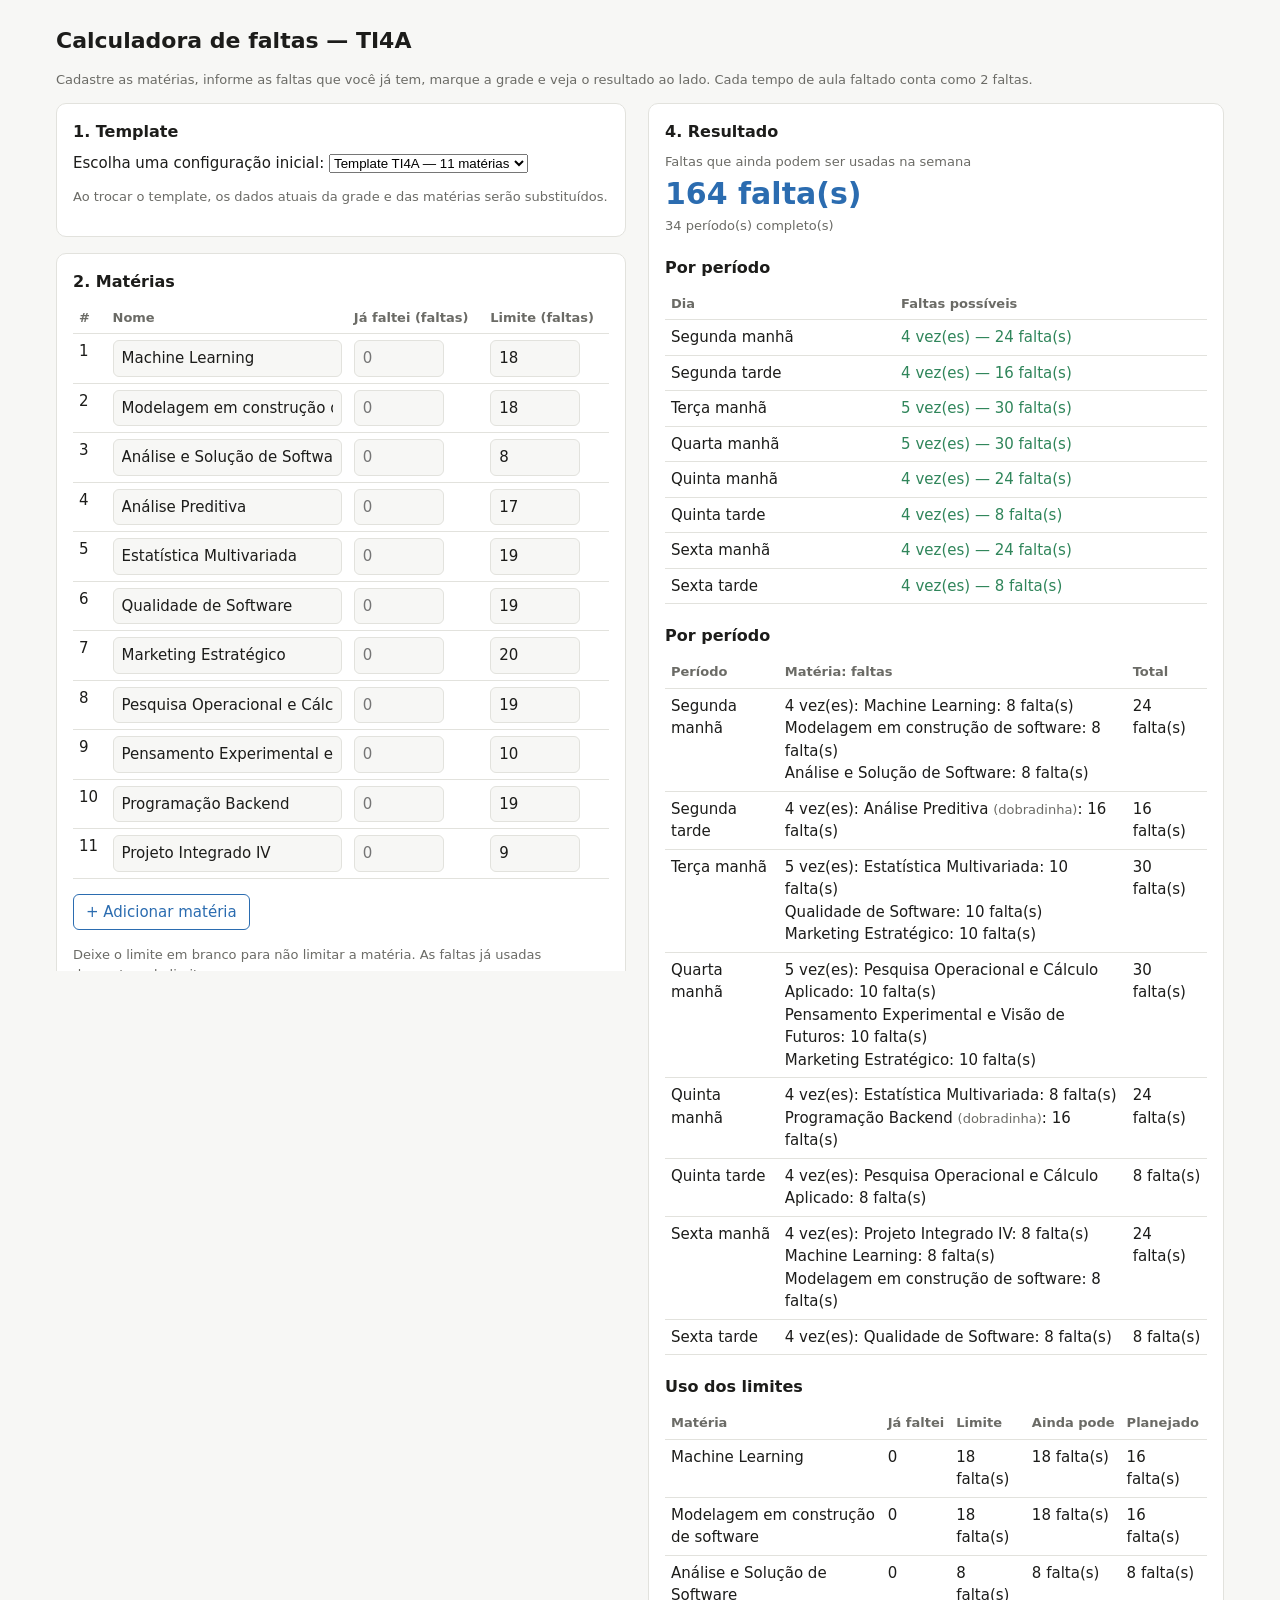
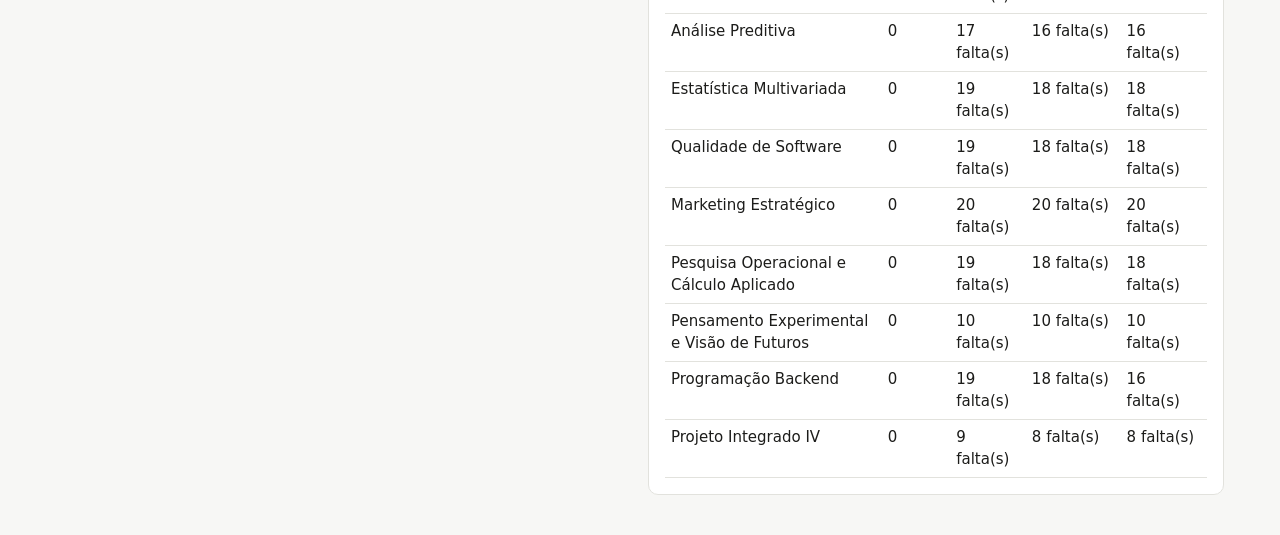
==== index.html @ 9ddc7dca "1° commit" ====
<!DOCTYPE html>
<html lang="pt-BR">
<head>
<meta charset="UTF-8">
<meta name="viewport" content="width=device-width, initial-scale=1">
<title>Calculadora de faltas — TI4A</title>
<link rel="stylesheet" href="style.css">
</head>
<body>
<main>
<h1>Calculadora de faltas — TI4A</h1>
<p class="muted">Cadastre as matérias, informe as faltas que você já tem, marque a grade e veja o resultado ao lado. Cada tempo de aula faltado conta como 2 faltas.</p>

<div class="layout">

  <div class="col">
    <div class="scroll">
      <div class="card">
        <h2 style="margin-top:0">1. Template</h2>
        <label for="template">Escolha uma configuração inicial:</label>
        <select id="template">
          <option value="grade-base">Template TI4A — 11 matérias</option>
          <option value="vazio">Começar do zero</option>
        </select>
        <p class="muted">Ao trocar o template, os dados atuais da grade e das matérias serão substituídos.</p>
      </div>

      <div class="card">
        <h2 style="margin-top:0">2. Matérias</h2>
        <table>
          <thead><tr><th>#</th><th>Nome</th><th>Já faltei (faltas)</th><th>Limite (faltas)</th></tr></thead>
          <tbody id="materias"></tbody>
        </table>
        <p><button id="addMat">+ Adicionar matéria</button></p>
        <p class="muted">Deixe o limite em branco para não limitar a matéria. As faltas já usadas descontam do limite.</p>
      </div>

      <div class="card">
        <h2 style="margin-top:0">3. Grade da semana</h2>
        <p class="muted">Marque as matérias que acontecem em cada período. Se naquele dia a matéria ocupa 2 tempos seguidos, marque "dobradinha" logo abaixo dela. Períodos sem marcação ficam só com o máximo deles.</p>
        <table>
          <thead><tr><th>Dia</th><th>Turno</th><th>Matérias</th></tr></thead>
          <tbody id="grade"></tbody>
        </table>
      </div>
    </div>
  </div>

  <div class="col">
    <div class="card sticky">
      <h2 style="margin-top:0">4. Resultado</h2>
      <div class="muted">Faltas que ainda podem ser usadas na semana</div>
      <div class="big" id="total">-</div>
      <div class="muted" id="totalTempo"></div>

        <h2>Por período</h2>
      <table>
        <thead><tr><th>Dia</th><th>Faltas possíveis</th></tr></thead>
        <tbody id="porDia"></tbody>
      </table>

      <h2>Por período</h2>
      <table>
        <thead><tr><th>Período</th><th>Matéria: faltas</th><th>Total</th></tr></thead>
        <tbody id="porPeriodo"></tbody>
      </table>

      <h2>Uso dos limites</h2>
      <table>
        <thead><tr><th>Matéria</th><th>Já faltei</th><th>Limite</th><th>Ainda pode</th><th>Planejado</th></tr></thead>
        <tbody id="usoMat"></tbody>
      </table>
    </div>
  </div>

</div>
</main>

<script src="script.js"></script>
</body>
</html>
---- style.css ----
:root{--bg:#f7f7f5;--card:#fff;--text:#1c1c1a;--muted:#6b6b66;--line:#e2e2dd;--accent:#2b6cb0;--ok:#2f855a;--warn:#b7791f}
@media (prefers-color-scheme: dark){:root{--bg:#1a1a19;--card:#242422;--text:#ecece8;--muted:#9a9a94;--line:#3a3a37;--accent:#63a4e8;--ok:#68d391;--warn:#f6ad55}}

*{box-sizing:border-box}
body{margin:0;background:var(--bg);color:var(--text);font:15px/1.5 system-ui,-apple-system,sans-serif}
main{max-width:1200px;margin:0 auto;padding:24px 16px}
h1{font-size:22px;margin:0 0 4px}
h2{font-size:16px;margin:20px 0 8px}

/* Layout em duas colunas */
.layout{display:grid;grid-template-columns:minmax(0,1fr) minmax(0,1fr);gap:16px;align-items:start}
.col{min-width:0}

/* Coluna da esquerda: altura limitada à tela, com barra vertical dentro do próprio painel */
.scroll{overflow-y:auto;overflow-x:hidden;max-height:calc(100vh - 32px);padding-right:6px}

.card{background:var(--card);border:1px solid var(--line);border-radius:10px;padding:16px;margin-bottom:16px}
.sticky{position:sticky;top:16px}

/* Tabelas */
table{width:100%;border-collapse:collapse}
td,th{padding:6px;border-bottom:1px solid var(--line);text-align:left;vertical-align:top}
th{font-size:13px;color:var(--muted);font-weight:600;white-space:nowrap}

/* Campos e botões */
input{font:inherit;color:var(--text);background:var(--bg);border:1px solid var(--line);border-radius:6px;padding:6px 8px;width:100%;min-width:0}
input.num{width:90px}
input[type=checkbox]{width:auto;margin:0}
button{font:inherit;color:var(--accent);background:none;border:1px solid var(--accent);border-radius:6px;padding:6px 12px;cursor:pointer}

/* Grade: matérias e dobradinha */
.checks{display:grid;grid-template-columns:repeat(auto-fill,minmax(170px,1fr));gap:8px 12px}
.chk{display:flex;flex-direction:column;font-size:14px}
.chk label{display:flex;align-items:center;gap:6px;cursor:pointer;min-width:0}
.dob{margin-left:22px;font-size:12px;color:var(--muted);display:flex;align-items:center;gap:6px;cursor:pointer}

/* Textos e destaques */
.muted{color:var(--muted);font-size:13px}
.big{font-size:30px;font-weight:600;color:var(--accent)}
.ok{color:var(--ok)}
.warn{color:var(--warn)}

/* Celular: uma coluna só, sem altura fixa */
@media (max-width:760px){
  .layout{grid-template-columns:minmax(0,1fr)}
  .sticky{position:static}
  .scroll{max-height:none;overflow:visible;padding-right:0}
}
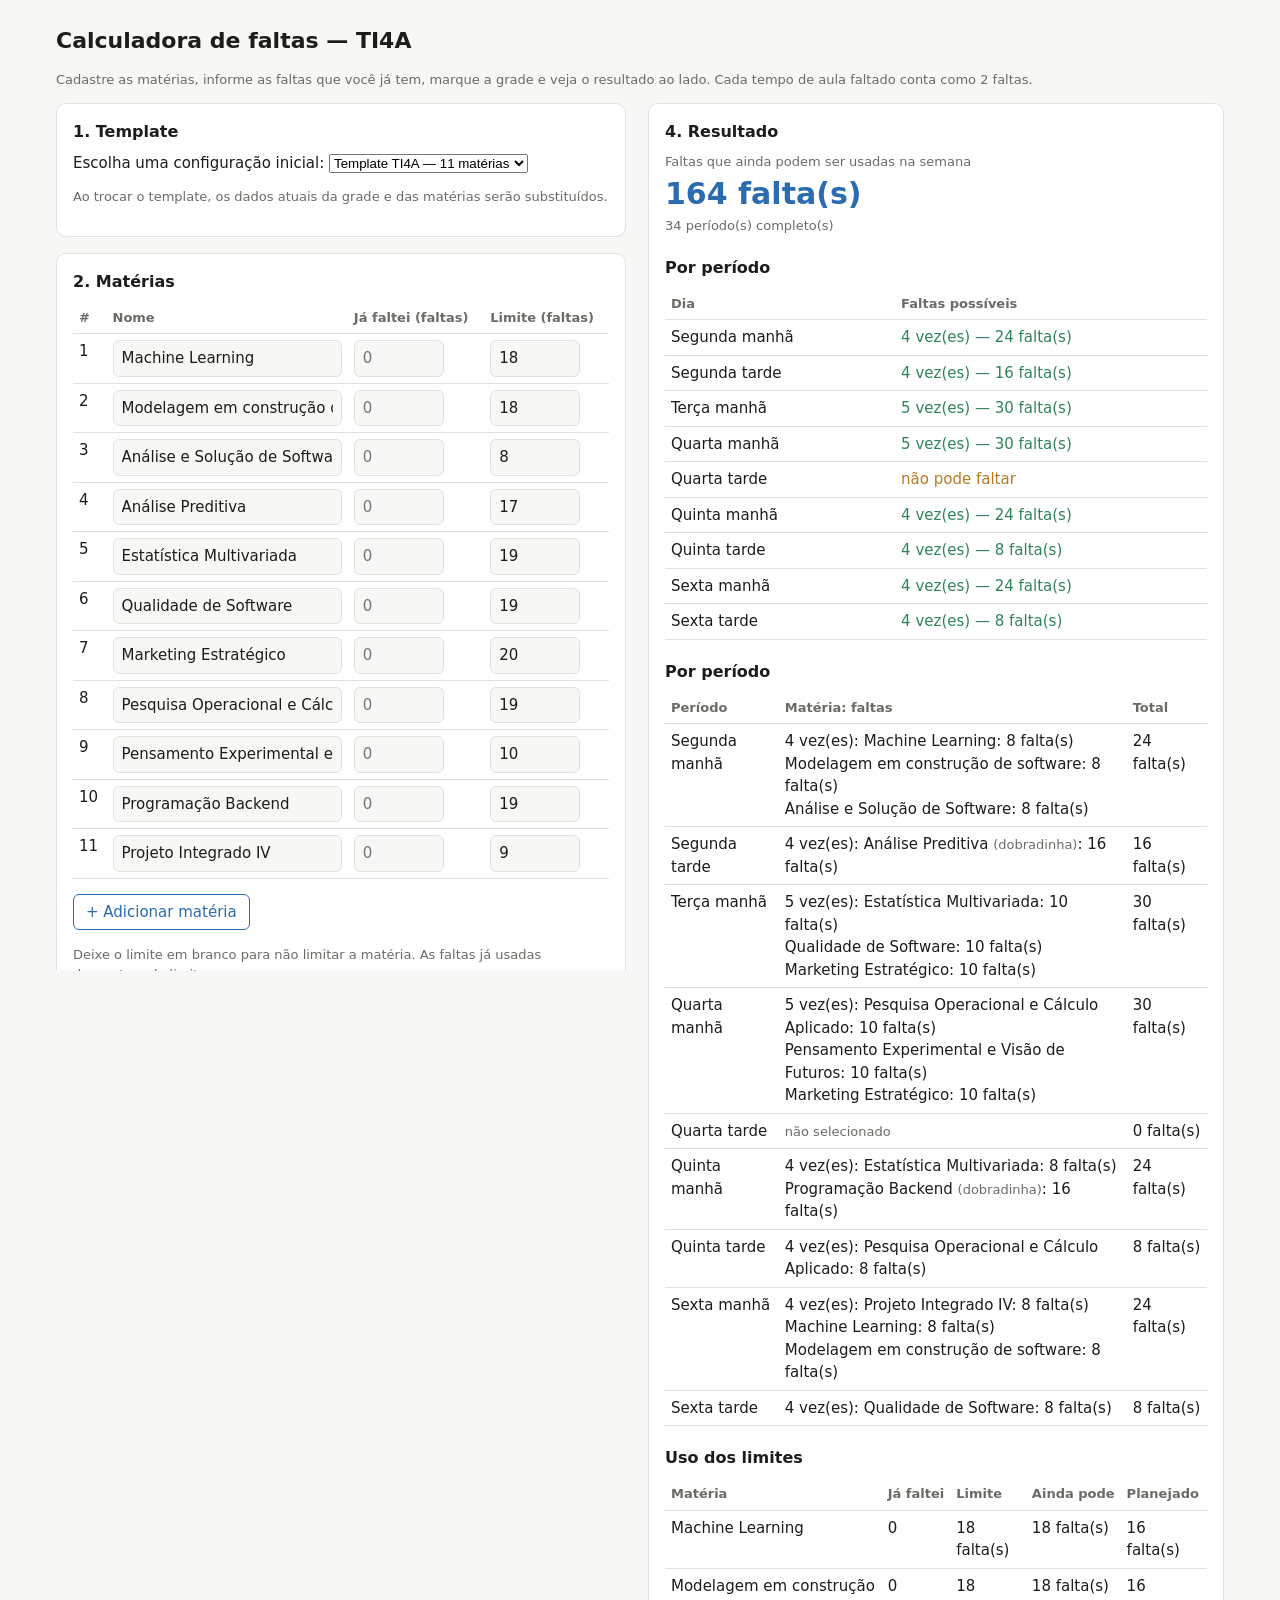
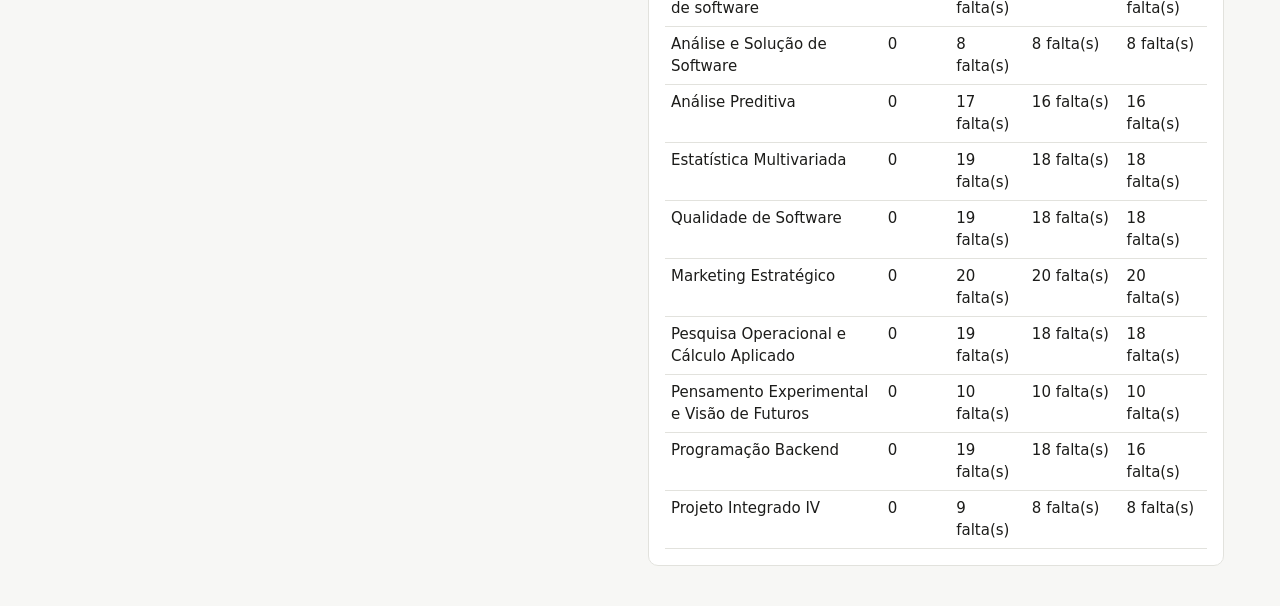
==== commit d88cda60: "Adição 2° template TI2A" ====
--- a/index.html
+++ b/index.html
@@ -20,6 +20,7 @@
         <label for="template">Escolha uma configuração inicial:</label>
         <select id="template">
           <option value="grade-base">Template TI4A — 11 matérias</option>
+          <option value="ti2a">Template TI2A — 10 matérias</option>
           <option value="vazio">Começar do zero</option>
         </select>
         <p class="muted">Ao trocar o template, os dados atuais da grade e das matérias serão substituídos.</p>
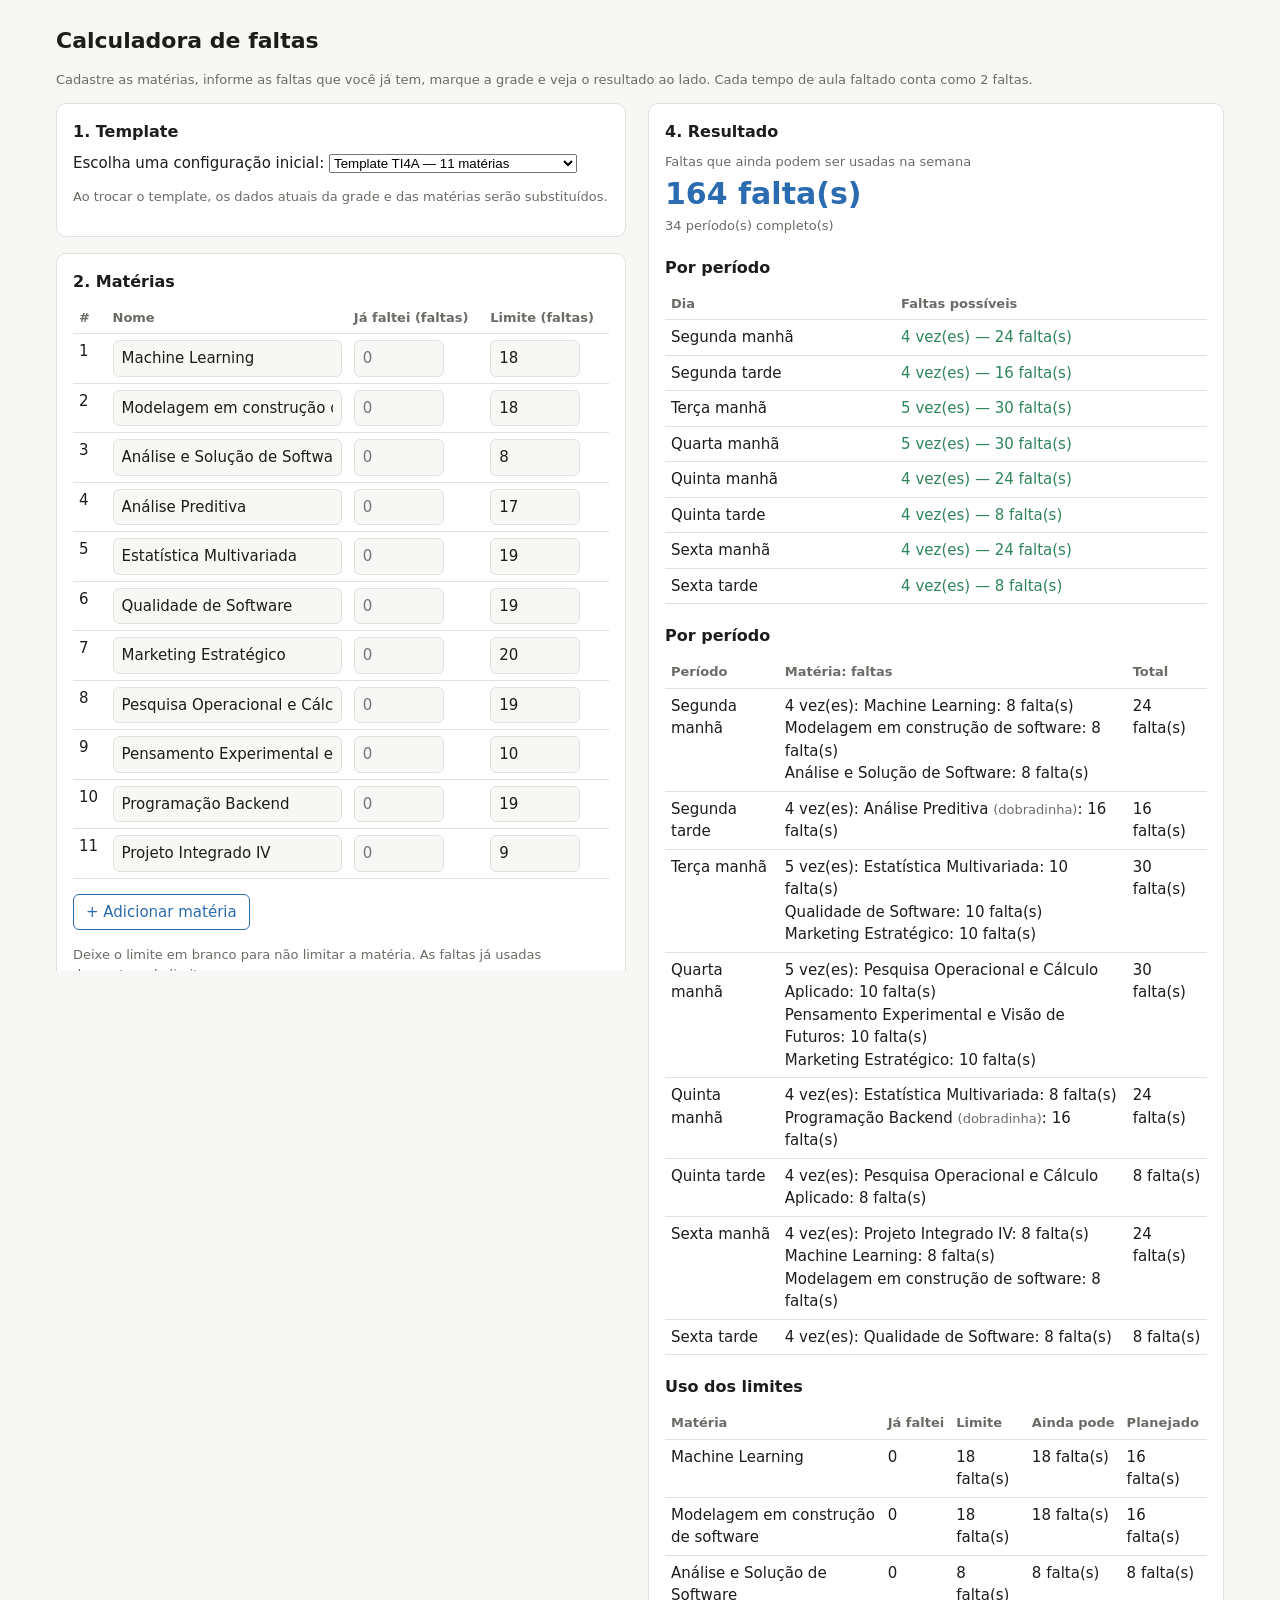
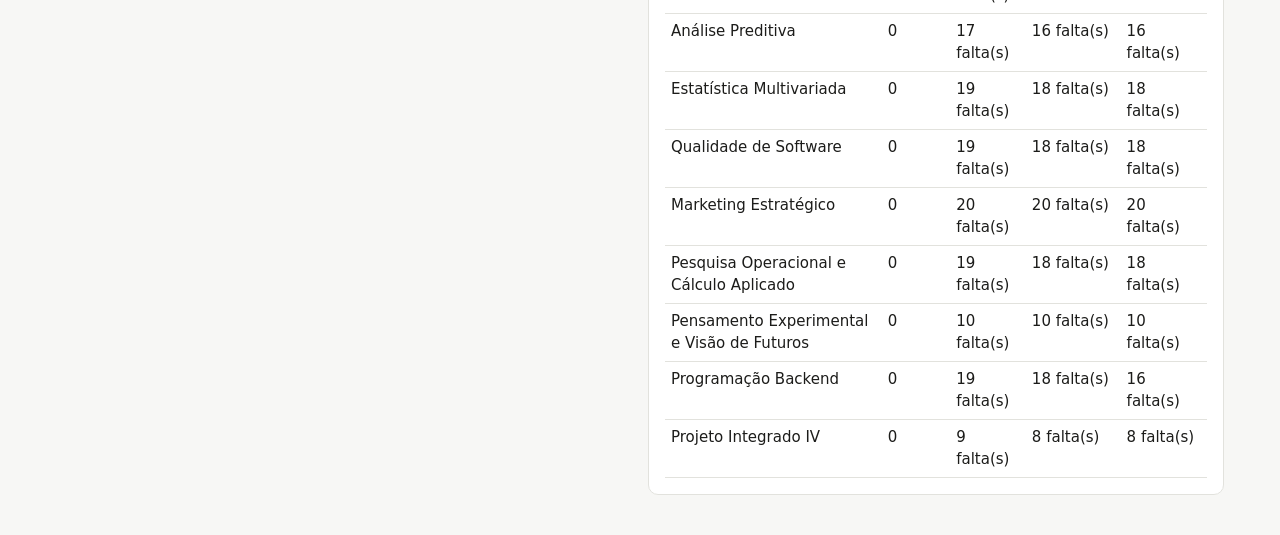
==== commit f63b93d2: "direto" ====
--- a/index.html
+++ b/index.html
@@ -3,12 +3,12 @@
 <head>
 <meta charset="UTF-8">
 <meta name="viewport" content="width=device-width, initial-scale=1">
-<title>Calculadora de faltas — TI4A</title>
+<title>Calculadora de faltas</title>
 <link rel="stylesheet" href="style.css">
 </head>
 <body>
 <main>
-<h1>Calculadora de faltas — TI4A</h1>
+<h1>Calculadora de faltas</h1>
 <p class="muted">Cadastre as matérias, informe as faltas que você já tem, marque a grade e veja o resultado ao lado. Cada tempo de aula faltado conta como 2 faltas.</p>
 
 <div class="layout">
@@ -21,6 +21,7 @@
         <select id="template">
           <option value="grade-base">Template TI4A — 11 matérias</option>
           <option value="ti2a">Template TI2A — 10 matérias</option>
+          <option value="direito-dr4a">Template Direito DR4A — 13 matérias</option>
           <option value="vazio">Começar do zero</option>
         </select>
         <p class="muted">Ao trocar o template, os dados atuais da grade e das matérias serão substituídos.</p>
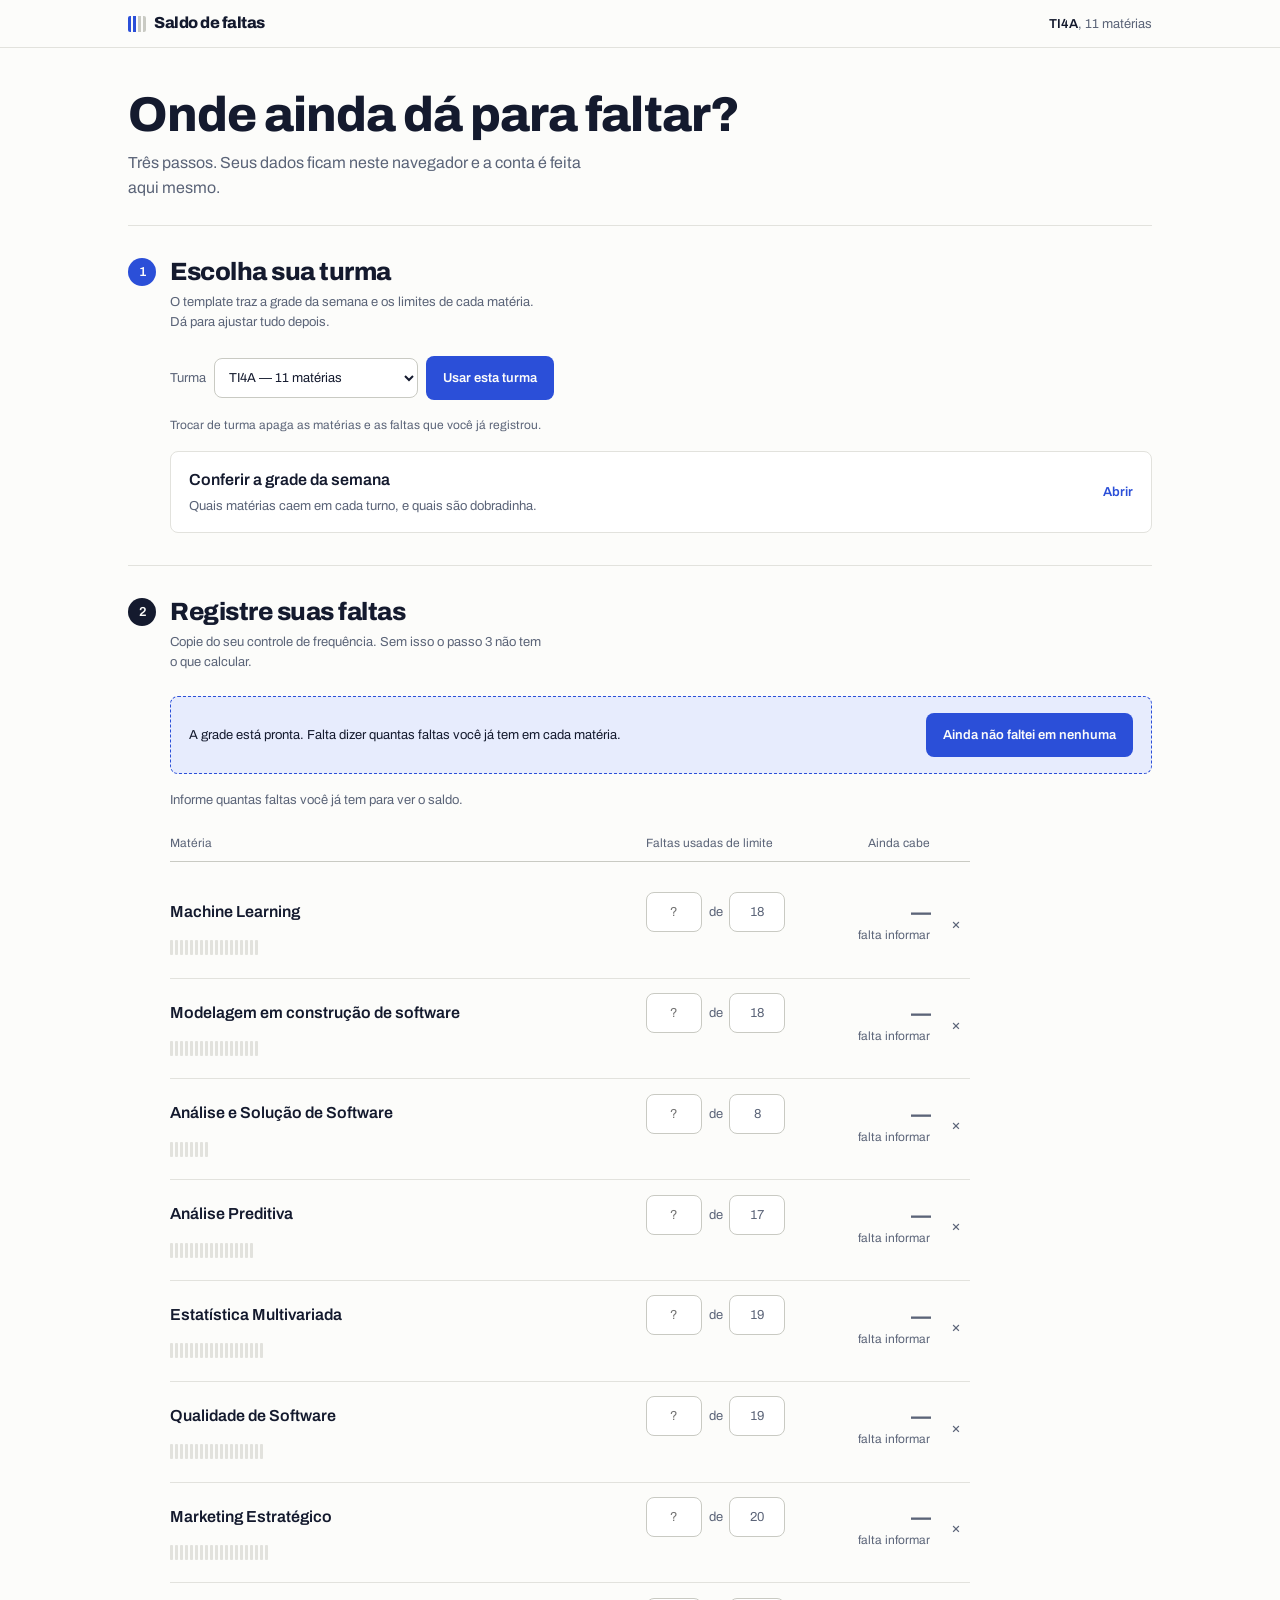
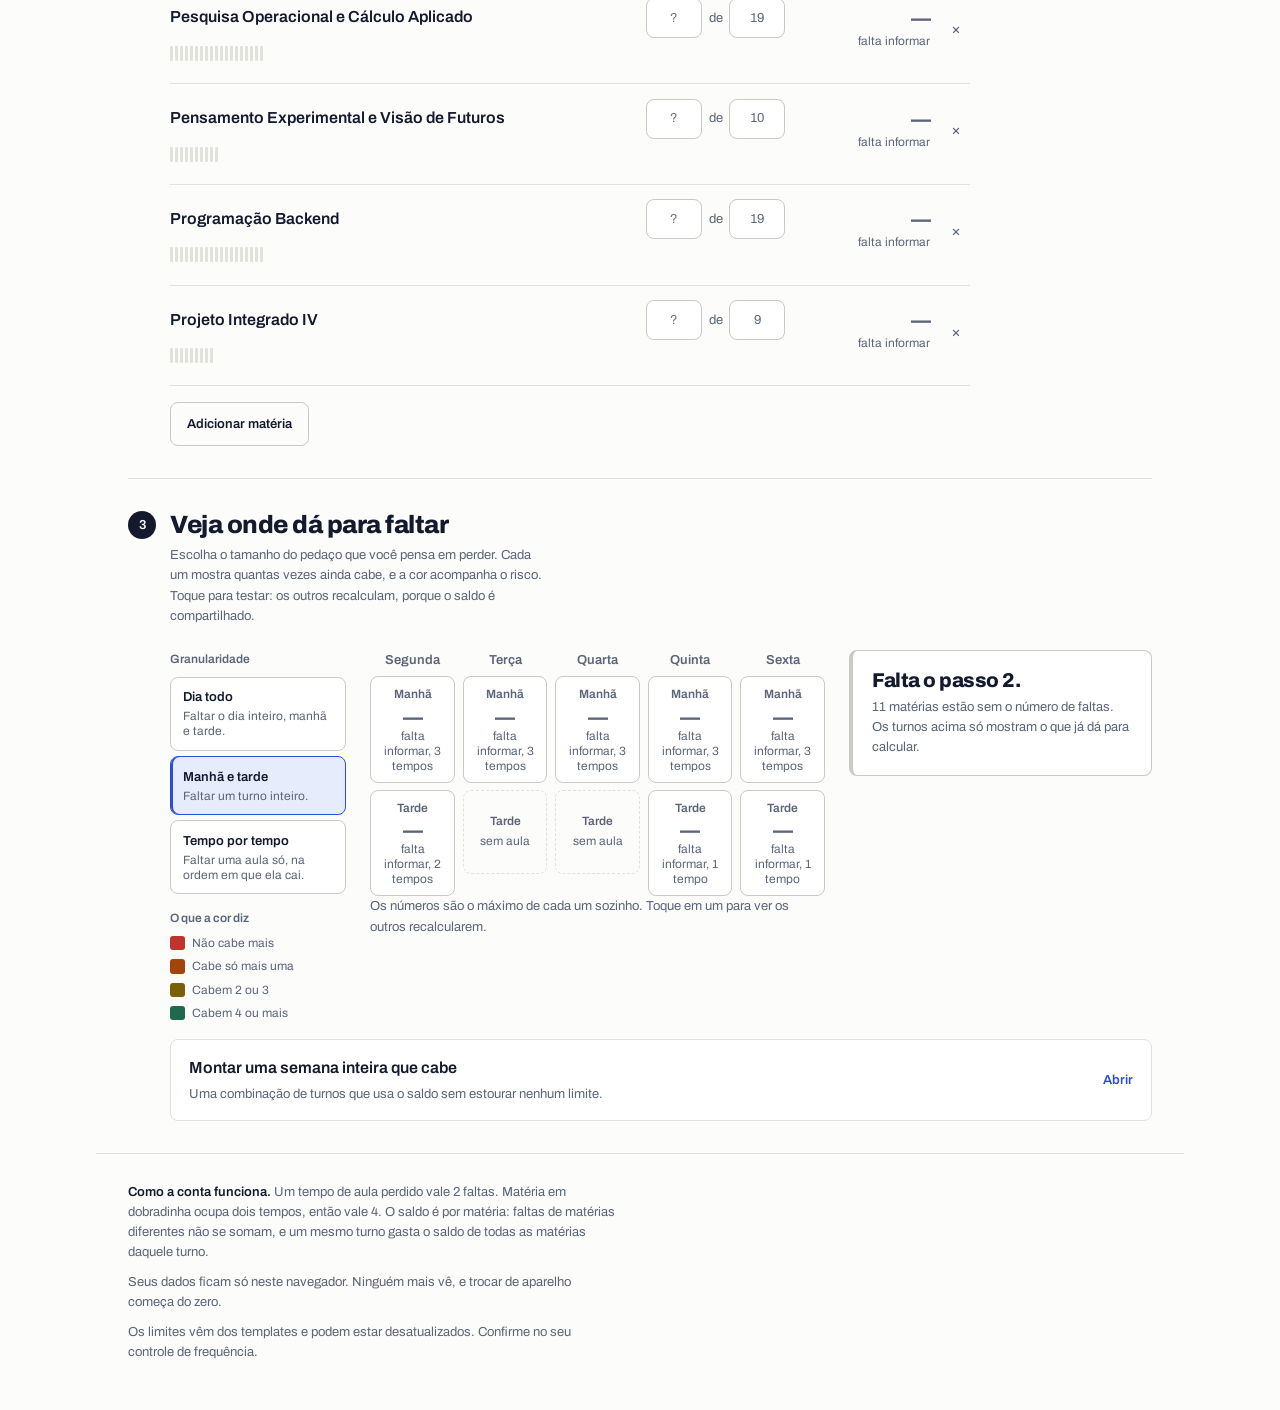
==== commit 73176a96: "Refaz o front: fluxo em tres passos e granularidade de falta A interface anterior pedia os dados em " ====
--- a/index.html
+++ b/index.html
@@ -1,83 +1,162 @@
 <!DOCTYPE html>
 <html lang="pt-BR">
 <head>
-<meta charset="UTF-8">
-<meta name="viewport" content="width=device-width, initial-scale=1">
-<title>Calculadora de faltas</title>
-<link rel="stylesheet" href="style.css">
+  <meta charset="UTF-8">
+  <meta name="viewport" content="width=device-width, initial-scale=1">
+  <meta name="theme-color" content="#2b4fd8">
+  <meta name="description" content="Escolha sua turma, registre suas faltas e veja em quais dias e turnos da semana ainda dá para faltar.">
+  <title>Saldo de faltas</title>
+  <link rel="icon" href="favicon.svg" type="image/svg+xml">
+  <link rel="stylesheet" href="style.css">
+  <script src="script.js" defer></script>
 </head>
 <body>
-<main>
-<h1>Calculadora de faltas</h1>
-<p class="muted">Cadastre as matérias, informe as faltas que você já tem, marque a grade e veja o resultado ao lado. Cada tempo de aula faltado conta como 2 faltas.</p>
+  <a class="pular" href="#passo1">Ir para o conteúdo</a>
 
-<div class="layout">
+  <header class="topo">
+    <div class="topo-interno">
+      <a class="marca" href="#passo1">
+        <span class="marca-selo" aria-hidden="true"></span>
+        Saldo de faltas
+      </a>
+      <p class="topo-estado" id="topoEstado"></p>
+    </div>
+  </header>
 
-  <div class="col">
-    <div class="scroll">
-      <div class="card">
-        <h2 style="margin-top:0">1. Template</h2>
-        <label for="template">Escolha uma configuração inicial:</label>
-        <select id="template">
-          <option value="grade-base">Template TI4A — 11 matérias</option>
-          <option value="ti2a">Template TI2A — 10 matérias</option>
-          <option value="direito-dr4a">Template Direito DR4A — 13 matérias</option>
-          <option value="vazio">Começar do zero</option>
-        </select>
-        <p class="muted">Ao trocar o template, os dados atuais da grade e das matérias serão substituídos.</p>
-      </div>
+  <main>
+    <div class="abertura">
+      <h1>Onde ainda dá para faltar?</h1>
+      <p class="sub">Três passos. Seus dados ficam neste navegador e a conta é feita aqui mesmo.</p>
+    </div>
 
-      <div class="card">
-        <h2 style="margin-top:0">2. Matérias</h2>
-        <table>
-          <thead><tr><th>#</th><th>Nome</th><th>Já faltei (faltas)</th><th>Limite (faltas)</th></tr></thead>
-          <tbody id="materias"></tbody>
-        </table>
-        <p><button id="addMat">+ Adicionar matéria</button></p>
-        <p class="muted">Deixe o limite em branco para não limitar a matéria. As faltas já usadas descontam do limite.</p>
-      </div>
+    <ol class="passos">
+      <!-- Passo 1 ---------------------------------------------------------- -->
+      <li class="passo" id="passo1">
+        <div class="passo-cabeca">
+          <span class="passo-num" aria-hidden="true">1</span>
+          <div>
+            <h2>Escolha sua turma</h2>
+            <p class="sub">O template traz a grade da semana e os limites de cada matéria. Dá para ajustar tudo depois.</p>
+          </div>
+        </div>
 
-      <div class="card">
-        <h2 style="margin-top:0">3. Grade da semana</h2>
-        <p class="muted">Marque as matérias que acontecem em cada período. Se naquele dia a matéria ocupa 2 tempos seguidos, marque "dobradinha" logo abaixo dela. Períodos sem marcação ficam só com o máximo deles.</p>
-        <table>
-          <thead><tr><th>Dia</th><th>Turno</th><th>Matérias</th></tr></thead>
-          <tbody id="grade"></tbody>
-        </table>
-      </div>
-    </div>
-  </div>
+        <div class="passo-corpo">
+          <div class="turma-escolha">
+            <label for="turma">Turma</label>
+            <select id="turma">
+              <option value="grade-base">TI4A — 11 matérias</option>
+              <option value="ti2a">TI2A — 10 matérias</option>
+              <option value="direito-dr4a">Direito DR4A — 13 matérias</option>
+              <option value="vazio">Montar a minha do zero</option>
+            </select>
+            <button class="btn btn-forte" id="trocarTurma" type="button">Usar esta turma</button>
+          </div>
+          <p class="nota-fraca">Trocar de turma apaga as matérias e as faltas que você já registrou.</p>
+          <p class="nota" id="notaTurma" hidden>No template de Direito, Responsabilidade Civil usa 18 faltas. A grade original também citava 20 — confirme com a sua turma.</p>
 
-  <div class="col">
-    <div class="card sticky">
-      <h2 style="margin-top:0">4. Resultado</h2>
-      <div class="muted">Faltas que ainda podem ser usadas na semana</div>
-      <div class="big" id="total">-</div>
-      <div class="muted" id="totalTempo"></div>
+          <details class="bloco" id="blocoGrade">
+            <summary>
+              <span class="bloco-titulo">Conferir a grade da semana</span>
+              <span class="bloco-sub">Quais matérias caem em cada turno, e quais são dobradinha.</span>
+            </summary>
+            <div class="bloco-corpo">
+              <p class="sub">Marque as matérias de cada turno. Dobradinha é quando a matéria ocupa dois tempos seguidos no mesmo dia.</p>
+              <div class="grade-editor" id="grade"></div>
+            </div>
+          </details>
+        </div>
+      </li>
 
-        <h2>Por período</h2>
-      <table>
-        <thead><tr><th>Dia</th><th>Faltas possíveis</th></tr></thead>
-        <tbody id="porDia"></tbody>
-      </table>
+      <!-- Passo 2 ---------------------------------------------------------- -->
+      <li class="passo" id="passo2">
+        <div class="passo-cabeca">
+          <span class="passo-num" aria-hidden="true">2</span>
+          <div>
+            <h2>Registre suas faltas</h2>
+            <p class="sub">Copie do seu controle de frequência. Sem isso o passo 3 não tem o que calcular.</p>
+          </div>
+        </div>
 
-      <h2>Por período</h2>
-      <table>
-        <thead><tr><th>Período</th><th>Matéria: faltas</th><th>Total</th></tr></thead>
-        <tbody id="porPeriodo"></tbody>
-      </table>
+        <div class="passo-corpo">
+          <div class="primeiro-uso" id="primeiroUso" hidden>
+            <p id="primeiroUsoTexto"></p>
+            <button class="btn btn-forte" id="zerarPendentes" type="button">Ainda não faltei em nenhuma</button>
+          </div>
 
-      <h2>Uso dos limites</h2>
-      <table>
-        <thead><tr><th>Matéria</th><th>Já faltei</th><th>Limite</th><th>Ainda pode</th><th>Planejado</th></tr></thead>
-        <tbody id="usoMat"></tbody>
-      </table>
-    </div>
-  </div>
+          <p class="saldo-aperto" id="saldoAperto"></p>
 
-</div>
-</main>
+          <div class="ledger-cabecalho" aria-hidden="true">
+            <span>Matéria</span>
+            <span>Faltas usadas de limite</span>
+            <span>Ainda cabe</span>
+            <span></span>
+          </div>
+          <div class="ledger" id="ledger"></div>
 
-<script src="script.js"></script>
+          <button class="btn btn-discreto" id="addMat" type="button">Adicionar matéria</button>
+        </div>
+      </li>
+
+      <!-- Passo 3 ---------------------------------------------------------- -->
+      <li class="passo" id="passo3">
+        <div class="passo-cabeca">
+          <span class="passo-num" aria-hidden="true">3</span>
+          <div>
+            <h2>Veja onde dá para faltar</h2>
+            <p class="sub">Escolha o tamanho do pedaço que você pensa em perder. Cada um mostra quantas vezes ainda cabe, e a cor acompanha o risco. Toque para testar: os outros recalculam, porque o saldo é compartilhado.</p>
+          </div>
+        </div>
+
+        <div class="passo-corpo">
+          <div class="resposta">
+            <aside class="trilha">
+              <fieldset class="gran-caixa">
+                <legend>Granularidade</legend>
+                <div id="granularidade"></div>
+              </fieldset>
+
+              <div class="legenda-caixa">
+                <p class="legenda-titulo">O que a cor diz</p>
+                <ul class="legenda" id="legenda"></ul>
+              </div>
+            </aside>
+
+            <div class="semana-area">
+              <div class="semana" id="semana" aria-label="A semana e quantas vezes cada parte dela ainda cabe"></div>
+              <div class="selecionados" id="selecionados"></div>
+              <div class="semana-rodape">
+                <p id="semanaNota"></p>
+                <button class="btn btn-texto" id="limpar" type="button" hidden>Limpar seleção</button>
+              </div>
+            </div>
+
+            <aside class="veredito" id="veredito" aria-live="polite" aria-atomic="true"></aside>
+          </div>
+
+          <details class="bloco" id="blocoPlano">
+            <summary>
+              <span class="bloco-titulo">Montar uma semana inteira que cabe</span>
+              <span class="bloco-sub">Uma combinação de turnos que usa o saldo sem estourar nenhum limite.</span>
+            </summary>
+            <div class="bloco-corpo">
+              <p class="sub">A conta não sabe quantas aulas ainda vão acontecer no semestre. Trate o resultado como teto, não como plano.</p>
+              <button class="btn btn-forte" id="gerarPlano" type="button">Montar combinação</button>
+              <div id="resultadoPlano" class="plano-resultado" aria-live="polite"></div>
+            </div>
+          </details>
+        </div>
+      </li>
+    </ol>
+  </main>
+
+  <footer class="rodape">
+    <p><strong>Como a conta funciona.</strong> Um tempo de aula perdido vale 2 faltas. Matéria em dobradinha ocupa dois tempos, então vale 4. O saldo é por matéria: faltas de matérias diferentes não se somam, e um mesmo turno gasta o saldo de todas as matérias daquele turno.</p>
+    <p id="statusSalvo">Seus dados ficam só neste navegador. Ninguém mais vê, e trocar de aparelho começa do zero.</p>
+    <p>Os limites vêm dos templates e podem estar desatualizados. Confirme no seu controle de frequência.</p>
+  </footer>
+
+  <noscript>
+    <p class="noscript">Esta página precisa de JavaScript para calcular o saldo.</p>
+  </noscript>
 </body>
 </html>
--- a/style.css
+++ b/style.css
@@ -1,48 +1,612 @@
-:root{--bg:#f7f7f5;--card:#fff;--text:#1c1c1a;--muted:#6b6b66;--line:#e2e2dd;--accent:#2b6cb0;--ok:#2f855a;--warn:#b7791f}
-@media (prefers-color-scheme: dark){:root{--bg:#1a1a19;--card:#242422;--text:#ecece8;--muted:#9a9a94;--line:#3a3a37;--accent:#63a4e8;--ok:#68d391;--warn:#f6ad55}}
-
-*{box-sizing:border-box}
-body{margin:0;background:var(--bg);color:var(--text);font:15px/1.5 system-ui,-apple-system,sans-serif}
-main{max-width:1200px;margin:0 auto;padding:24px 16px}
-h1{font-size:22px;margin:0 0 4px}
-h2{font-size:16px;margin:20px 0 8px}
-
-/* Layout em duas colunas */
-.layout{display:grid;grid-template-columns:minmax(0,1fr) minmax(0,1fr);gap:16px;align-items:start}
-.col{min-width:0}
-
-/* Coluna da esquerda: altura limitada à tela, com barra vertical dentro do próprio painel */
-.scroll{overflow-y:auto;overflow-x:hidden;max-height:calc(100vh - 32px);padding-right:6px}
-
-.card{background:var(--card);border:1px solid var(--line);border-radius:10px;padding:16px;margin-bottom:16px}
-.sticky{position:sticky;top:16px}
-
-/* Tabelas */
-table{width:100%;border-collapse:collapse}
-td,th{padding:6px;border-bottom:1px solid var(--line);text-align:left;vertical-align:top}
-th{font-size:13px;color:var(--muted);font-weight:600;white-space:nowrap}
-
-/* Campos e botões */
-input{font:inherit;color:var(--text);background:var(--bg);border:1px solid var(--line);border-radius:6px;padding:6px 8px;width:100%;min-width:0}
-input.num{width:90px}
-input[type=checkbox]{width:auto;margin:0}
-button{font:inherit;color:var(--accent);background:none;border:1px solid var(--accent);border-radius:6px;padding:6px 12px;cursor:pointer}
-
-/* Grade: matérias e dobradinha */
-.checks{display:grid;grid-template-columns:repeat(auto-fill,minmax(170px,1fr));gap:8px 12px}
-.chk{display:flex;flex-direction:column;font-size:14px}
-.chk label{display:flex;align-items:center;gap:6px;cursor:pointer;min-width:0}
-.dob{margin-left:22px;font-size:12px;color:var(--muted);display:flex;align-items:center;gap:6px;cursor:pointer}
-
-/* Textos e destaques */
-.muted{color:var(--muted);font-size:13px}
-.big{font-size:30px;font-weight:600;color:var(--accent)}
-.ok{color:var(--ok)}
-.warn{color:var(--warn)}
-
-/* Celular: uma coluna só, sem altura fixa */
-@media (max-width:760px){
-  .layout{grid-template-columns:minmax(0,1fr)}
-  .sticky{position:static}
-  .scroll{max-height:none;overflow:visible;padding-right:0}
-}+@import url('https://fonts.googleapis.com/css2?family=Archivo:wght@400;500;600;800&display=swap');
+
+/* ==========================================================================
+   Saldo de faltas
+   Paleta e vocabulário vêm da própria chamada: papel sulfite, caneta azul do
+   aluno, caneta vermelha do professor. O medidor não é barra de progresso —
+   é uma fileira de traços, um por falta, do jeito que a lista é preenchida.
+   ========================================================================== */
+
+/* --- Tokens --------------------------------------------------------------- */
+:root {
+  color-scheme: light dark;
+
+  /* Cor */
+  --papel:          #fcfcfa;
+  --papel-fundo:    #f1f1ec;
+  --superficie:     #ffffff;
+  --tinta:          #141a2e;
+  --tinta-fraca:    #5b6478;
+  --linha:          #e2e2dd;
+  --linha-forte:    #c9cac3;
+
+  --caneta:         #2b4fd8;
+  --caneta-fundo:   #e7ecfd;
+  --vermelho:       #bd352b;
+  --vermelho-fundo: #fbeae8;
+  --ambar:          #8e5d08;
+  --ambar-fundo:    #fbf0da;
+  --verde:          #1d6b4c;
+
+  /* Escala de risco: quatro degraus, de "não cabe mais" a "tem folga".
+     Matizes bem separados, porque laranja ao lado de âmbar não se distingue. */
+  --risco-0: #bd352b;  --risco-0-fundo: #fbeae8;   /* não cabe mais */
+  --risco-1: #a34508;  --risco-1-fundo: #fdeee1;   /* cabe só mais uma */
+  --risco-2: #7a6005;  --risco-2-fundo: #fbf4da;   /* cabem 2 ou 3 */
+  --risco-3: #1d6b4c;  --risco-3-fundo: #e8f4ed;   /* cabem 4 ou mais */
+
+  /* Tipografia: escala modular de terça maior (1,25) a partir de 16px */
+  --t-micro: 0.8125rem;  /* 13 */
+  --t-base:  1rem;       /* 16 */
+  --t-lead:  1.25rem;    /* 20 */
+  --t-sec:   1.5625rem;  /* 25 */
+  --t-alta:  1.953rem;   /* 31 */
+  --t-num:   2.441rem;   /* 39 */
+  --t-tit:   3.052rem;   /* 49 */
+
+  --fonte: 'Archivo', system-ui, -apple-system, 'Segoe UI', sans-serif;
+
+  /* Espaço e forma */
+  --gutter: 1.25rem;
+  --largura: 68rem;
+  --r-pequeno: 4px;
+  --r-medio: 8px;
+}
+
+@media (prefers-color-scheme: dark) {
+  :root {
+    --papel:          #12141a;
+    --papel-fundo:    #0c0e13;
+    --superficie:     #1a1e27;
+    --tinta:          #e9eaee;
+    --tinta-fraca:    #9ba2b2;
+    --linha:          #2b303b;
+    --linha-forte:    #3c4354;
+
+    --caneta:         #87a2ff;
+    --caneta-fundo:   #1d2640;
+    --vermelho:       #ff897e;
+    --vermelho-fundo: #33201e;
+    --ambar:          #e5b15c;
+    --ambar-fundo:    #2e2614;
+    --verde:          #63c79c;
+
+    --risco-0: #ff897e;  --risco-0-fundo: #33201e;
+    --risco-1: #f5a65f;  --risco-1-fundo: #31220f;
+    --risco-2: #d9c25c;  --risco-2-fundo: #2b2712;
+    --risco-3: #63c79c;  --risco-3-fundo: #15291f;
+  }
+}
+
+/* --- Base ----------------------------------------------------------------- */
+* { box-sizing: border-box; }
+
+html { scroll-behavior: smooth; scroll-padding-top: 5rem; }
+
+body {
+  margin: 0;
+  background: var(--papel);
+  color: var(--tinta);
+  font: 400 var(--t-base)/1.55 var(--fonte);
+  -webkit-font-smoothing: antialiased;
+}
+
+h1, h2, h3 { margin: 0; line-height: 1.1; font-weight: 800; letter-spacing: -0.02em; }
+p { margin: 0; }
+button, input, select { font: inherit; color: inherit; }
+button { cursor: pointer; background: none; border: 0; }
+button:disabled { cursor: default; opacity: 0.45; }
+a { color: inherit; }
+[hidden] { display: none !important; }
+
+:focus-visible {
+  outline: 2px solid var(--caneta);
+  outline-offset: 3px;
+  border-radius: var(--r-pequeno);
+}
+
+.pular {
+  position: absolute; left: 0.75rem; top: -4rem; z-index: 10;
+  background: var(--caneta); color: var(--papel);
+  padding: 0.6rem 0.9rem; border-radius: var(--r-medio);
+}
+.pular:focus { top: 0.75rem; }
+
+.sub {
+  color: var(--tinta-fraca);
+  max-width: 54ch;
+}
+
+.nota {
+  font-size: var(--t-micro);
+  color: var(--ambar);
+  background: var(--ambar-fundo);
+  padding: 0.6rem 0.75rem;
+  border-radius: var(--r-medio);
+  max-width: 54ch;
+}
+
+/* --- Botões --------------------------------------------------------------- */
+.btn {
+  display: inline-flex; align-items: center; justify-content: center;
+  min-height: 2.75rem; padding: 0.5rem 1rem;
+  border: 1px solid transparent; border-radius: var(--r-medio);
+  font-size: var(--t-micro); font-weight: 600;
+  transition: background-color 0.12s, border-color 0.12s;
+}
+.btn-forte { background: var(--caneta); color: var(--papel); }
+.btn-forte:hover { background: color-mix(in srgb, var(--caneta) 85%, #000); }
+.btn-discreto { border-color: var(--linha-forte); }
+.btn-discreto:hover { background: var(--caneta-fundo); border-color: var(--caneta); }
+.btn-texto { padding: 0.5rem 0; color: var(--caneta); text-decoration: underline; text-underline-offset: 4px; }
+
+/* --- Topo ----------------------------------------------------------------- */
+/* No celular o topo rola junto: grudado, ele comeria meia tela. */
+.topo {
+  background: color-mix(in srgb, var(--papel) 92%, transparent);
+  backdrop-filter: blur(8px);
+  border-bottom: 1px solid var(--linha);
+}
+.topo-interno {
+  max-width: var(--largura); margin: 0 auto;
+  padding: 0.7rem var(--gutter);
+  display: flex; align-items: center; justify-content: space-between;
+  gap: 1rem; flex-wrap: wrap;
+}
+.marca {
+  display: inline-flex; align-items: center; gap: 0.5rem;
+  font-weight: 800; font-size: var(--t-base); letter-spacing: -0.03em;
+  text-decoration: none;
+}
+/* O selo é um pedaço de chamada: quatro traços, dois preenchidos. */
+.marca-selo {
+  width: 18px; height: 16px; border-radius: 2px;
+  background:
+    linear-gradient(var(--caneta) 0 0) 0 0 / 3px 100% no-repeat,
+    linear-gradient(var(--caneta) 0 0) 5px 0 / 3px 100% no-repeat,
+    linear-gradient(var(--linha-forte) 0 0) 10px 0 / 3px 100% no-repeat,
+    linear-gradient(var(--linha-forte) 0 0) 15px 0 / 3px 100% no-repeat;
+}
+.topo-estado { font-size: var(--t-micro); color: var(--tinta-fraca); text-align: right; }
+.topo-estado b { color: var(--tinta); font-weight: 600; }
+
+select, input[type="number"], input[type="text"] {
+  background: var(--superficie);
+  border: 1px solid var(--linha-forte);
+  border-radius: var(--r-medio);
+  padding: 0.45rem 0.6rem;
+  min-height: 2.5rem;
+  min-width: 0; max-width: 100%;
+  font-size: var(--t-micro);
+}
+select { cursor: pointer; }
+/* As setinhas do input number roubam a largura do número. */
+input[type="number"] { appearance: textfield; -moz-appearance: textfield; }
+input[type="number"]::-webkit-outer-spin-button,
+input[type="number"]::-webkit-inner-spin-button { -webkit-appearance: none; margin: 0; }
+input[aria-invalid="true"] { border-color: var(--vermelho); background: var(--vermelho-fundo); }
+
+/* --- Seção 1: posso faltar ------------------------------------------------ */
+main { max-width: var(--largura); margin: 0 auto; padding: 0 var(--gutter); }
+
+.abertura { padding: 2.5rem 0 1.5rem; }
+.abertura h1 { font-size: var(--t-alta); }
+.abertura .sub { margin-top: 0.6rem; font-size: var(--t-micro); }
+
+/* Aqui a numeração é honesta: o conteúdo é mesmo uma sequência, e o passo 3
+   não responde nada enquanto os dois primeiros não estiverem preenchidos. */
+.passos { list-style: none; margin: 0; padding: 0; display: grid; gap: 0; }
+.passo { padding: 2rem 0; border-top: 1px solid var(--linha); }
+.passo-cabeca { display: flex; align-items: flex-start; gap: 0.9rem; }
+.passo-num {
+  flex-shrink: 0;
+  width: 1.75rem; height: 1.75rem; border-radius: 50%;
+  display: grid; place-items: center;
+  background: var(--tinta); color: var(--papel);
+  font-size: var(--t-micro); font-weight: 600;
+}
+.passo[data-pronto="sim"] .passo-num { background: var(--caneta); }
+.passo-cabeca h2 { font-size: var(--t-sec); }
+.passo-cabeca .sub { margin-top: 0.4rem; font-size: var(--t-micro); }
+.passo-corpo { margin-top: 1.5rem; margin-left: 2.65rem; display: grid; gap: 1rem; justify-items: start; }
+.passo-corpo > * { max-width: 100%; }
+
+.turma-escolha { display: flex; align-items: center; gap: 0.5rem; flex-wrap: wrap; }
+.turma-escolha label { font-size: var(--t-micro); color: var(--tinta-fraca); }
+.nota-fraca { font-size: 0.75rem; color: var(--tinta-fraca); }
+
+.resposta { width: 100%; display: grid; gap: 1.25rem; }
+
+/* A trilha: escolher o tamanho do pedaço, e ler o que a cor significa. */
+.trilha { display: grid; gap: 0.9rem; align-content: start; }
+
+.gran-caixa { margin: 0; padding: 0; border: 0; min-width: 0; }
+.gran-caixa legend {
+  padding: 0; margin-bottom: 0.5rem;
+  font-size: 0.75rem; font-weight: 600; color: var(--tinta-fraca);
+}
+#granularidade { display: grid; gap: 0.35rem; }
+.opcao-gran input {
+  position: absolute; width: 1px; height: 1px;
+  margin: -1px; padding: 0; overflow: hidden; clip-path: inset(50%); border: 0;
+}
+.opcao-gran label {
+  display: grid; gap: 0.1rem;
+  padding: 0.6rem 0.7rem;
+  border: 1px solid var(--linha-forte); border-radius: var(--r-medio);
+  background: var(--superficie);
+  cursor: pointer;
+}
+.opcao-gran label strong { font-size: var(--t-micro); font-weight: 600; }
+.opcao-gran label small { font-size: 0.75rem; color: var(--tinta-fraca); line-height: 1.3; }
+.opcao-gran label:hover { border-color: var(--caneta); }
+.opcao-gran input:checked + label {
+  border-color: var(--caneta); background: var(--caneta-fundo);
+  box-shadow: inset 2px 0 0 var(--caneta);
+}
+.opcao-gran input:focus-visible + label { outline: 2px solid var(--caneta); outline-offset: 2px; }
+
+.legenda-caixa { display: grid; gap: 0.4rem; }
+.legenda-titulo { font-size: 0.75rem; font-weight: 600; color: var(--tinta-fraca); }
+.legenda { list-style: none; margin: 0; padding: 0; display: grid; gap: 0.3rem; }
+.legenda li { display: flex; align-items: center; gap: 0.45rem; font-size: 0.75rem; color: var(--tinta-fraca); }
+.amostra { width: 0.9rem; height: 0.9rem; border-radius: 3px; flex-shrink: 0; }
+.amostra[data-risco="estourado"] { background: var(--risco-0); }
+.amostra[data-risco="critico"]   { background: var(--risco-1); }
+.amostra[data-risco="atencao"]   { background: var(--risco-2); }
+.amostra[data-risco="folgado"]   { background: var(--risco-3); }
+
+.semana-area { min-width: 0; }
+.dia-unidades { display: grid; gap: 0.4rem; min-width: 0; }
+.faixa-turno {
+  font-size: 0.7rem; font-weight: 600; color: var(--tinta-fraca);
+  padding-top: 0.25rem;
+}
+.aula-materia {
+  font-size: 0.7rem; line-height: 1.25; color: var(--tinta-fraca);
+  overflow: hidden; display: -webkit-box; -webkit-line-clamp: 3; -webkit-box-orient: vertical;
+}
+
+
+.semana { display: grid; gap: 0.5rem; }
+
+/* Celular: um dia por linha, rótulo à esquerda. */
+.dia {
+  display: grid;
+  grid-template-columns: 4.5rem minmax(0, 1fr);
+  align-items: start;
+  /* Sem isto as linhas 'auto' esticam para preencher a coluna mais alta e cada
+     dia começa numa altura diferente. */
+  align-content: start;
+  gap: 0.4rem;
+}
+/* Manhã e tarde cabem lado a lado; dia todo e tempo por tempo empilham. */
+.semana[data-gran="turno"] .dia-unidades { grid-template-columns: 1fr 1fr; }
+.dia-nome {
+  display: flex; align-items: center;
+  font-size: var(--t-micro); font-weight: 600; color: var(--tinta-fraca);
+}
+
+.aula, .aula-vazia {
+  display: flex; flex-direction: column; justify-content: center; gap: 0.1rem;
+  min-height: 4.25rem; padding: 0.5rem 0.6rem;
+  border: 1px solid var(--linha-forte); border-radius: var(--r-medio);
+  background: var(--superficie);
+  text-align: left;
+}
+.aula-turno { font-size: 0.75rem; font-weight: 600; color: var(--tinta-fraca); }
+.aula-num {
+  font-size: var(--t-lead); font-weight: 800; line-height: 1.1;
+  letter-spacing: -0.03em; font-variant-numeric: tabular-nums;
+}
+.aula-rodape { font-size: 0.75rem; color: var(--tinta-fraca); line-height: 1.25; }
+.aula-vazia small { font-size: 0.75rem; color: var(--tinta-fraca); }
+
+.aula:hover { border-color: var(--caneta); background: var(--caneta-fundo); }
+/* O risco pinta a borda esquerda e o número. Nunca só a cor: o número e o
+   rótulo embaixo dizem a mesma coisa em palavras. */
+.aula[data-risco="estourado"] { border-left: 3px solid var(--risco-0); background: var(--risco-0-fundo); }
+.aula[data-risco="critico"]   { border-left: 3px solid var(--risco-1); background: var(--risco-1-fundo); }
+.aula[data-risco="atencao"]   { border-left: 3px solid var(--risco-2); background: var(--risco-2-fundo); }
+.aula[data-risco="folgado"]   { border-left: 3px solid var(--risco-3); background: var(--risco-3-fundo); }
+.aula[data-risco="estourado"] .aula-num { color: var(--risco-0); }
+.aula[data-risco="critico"]   .aula-num { color: var(--risco-1); }
+.aula[data-risco="atencao"]   .aula-num { color: var(--risco-2); }
+.aula[data-risco="folgado"]   .aula-num { color: var(--risco-3); }
+.aula[data-risco="pendente"] .aula-num { color: var(--tinta-fraca); }
+
+.aula[aria-pressed="true"] {
+  background: var(--caneta); border-color: var(--caneta); color: var(--papel);
+}
+.aula[aria-pressed="true"] .aula-turno,
+.aula[aria-pressed="true"] .aula-rodape { color: color-mix(in srgb, var(--papel) 78%, var(--caneta)); }
+.aula[aria-pressed="true"] .aula-num { color: var(--papel); }
+
+.aula-vazia {
+  background: transparent; border-style: dashed; border-color: var(--linha);
+  color: var(--tinta-fraca);
+}
+
+.selecionados:not(:empty) { display: grid; gap: 0.35rem; margin-top: 0.75rem; }
+.selecionado small { display: block; font-size: 0.7rem; color: var(--tinta-fraca); margin-top: 0.1rem; }
+.selecionado {
+  display: flex; align-items: center; justify-content: space-between; gap: 0.75rem;
+  padding: 0.4rem 0.6rem; border-radius: var(--r-medio);
+  background: var(--caneta-fundo);
+  font-size: var(--t-micro);
+}
+.contador { display: flex; align-items: center; gap: 0.5rem; }
+.contador button {
+  width: 2rem; height: 2rem; border-radius: var(--r-pequeno);
+  border: 1px solid var(--linha-forte); background: var(--superficie);
+  color: var(--caneta); font-weight: 600; line-height: 1;
+}
+.contador span { min-width: 2.25rem; text-align: center; font-weight: 600; font-variant-numeric: tabular-nums; }
+
+.semana-rodape {
+  display: flex; align-items: center; justify-content: space-between;
+  gap: 1rem; flex-wrap: wrap;
+  font-size: var(--t-micro); color: var(--tinta-fraca);
+}
+
+/* O veredito: a resposta da pergunta do título. */
+.veredito {
+  border: 1px solid var(--linha-forte);
+  border-left: 4px solid var(--linha-forte);
+  border-radius: var(--r-medio);
+  background: var(--superficie);
+  padding: 1.1rem 1.2rem;
+}
+.veredito[data-estado="vazio"] { border-left-color: var(--linha-forte); }
+.veredito[data-estado="ok"] { border-left-color: var(--verde); }
+.veredito[data-estado="atencao"] { border-left-color: var(--ambar); background: var(--ambar-fundo); }
+.veredito[data-estado="estouro"] { border-left-color: var(--vermelho); background: var(--vermelho-fundo); }
+
+.veredito h2 { font-size: var(--t-lead); letter-spacing: -0.025em; }
+.veredito-nota { margin-top: 0.4rem; font-size: var(--t-micro); color: var(--tinta-fraca); }
+.veredito[data-estado="atencao"] .veredito-nota,
+.veredito[data-estado="estouro"] .veredito-nota { color: inherit; opacity: 0.8; }
+
+/* Nome em cima, conta embaixo: nome comprido não desalinha o veredito. */
+.efeito {
+  display: grid;
+  grid-template-columns: minmax(0, 1fr) auto;
+  gap: 0.1rem 0.75rem;
+  padding: 0.6rem 0;
+  border-top: 1px solid color-mix(in srgb, currentColor 15%, transparent);
+  font-size: var(--t-micro);
+}
+.efeito:first-of-type { margin-top: 0.9rem; }
+.efeito-materia { grid-column: 1 / -1; font-weight: 600; }
+.efeito-veredito { grid-column: 2; text-align: right; white-space: nowrap; }
+.efeito-conta { font-variant-numeric: tabular-nums; color: var(--tinta-fraca); }
+.veredito[data-estado="atencao"] .efeito-conta,
+.veredito[data-estado="estouro"] .efeito-conta { color: inherit; opacity: 0.75; }
+.efeito-veredito { font-weight: 600; }
+.efeito-veredito.ruim { color: var(--vermelho); }
+
+/* --- Seção 2: o saldo (que também é o editor) ----------------------------- */
+.saldo-aperto { font-size: var(--t-micro); color: var(--tinta-fraca); }
+.saldo-aperto strong { color: var(--vermelho); font-weight: 600; }
+
+.ledger-cabecalho { display: none; }
+
+.ledger { width: 100%; max-width: 50rem; }
+
+.ledger-linha {
+  display: grid;
+  gap: 0.5rem 0.75rem;
+  /* No celular o nome ganha a linha inteira — matéria de nome comprido é regra,
+     não exceção, e cortar "Modelagem em construçã" não ajuda ninguém. */
+  grid-template-columns: minmax(0, 1fr) 5rem;
+  grid-template-areas:
+    "nome   nome"
+    "campos cabe"
+    "tracos remover";
+  align-items: center;
+  padding: 0.9rem 0;
+  border-bottom: 1px solid var(--linha);
+}
+.linha-nome { grid-area: nome; min-width: 0; }
+.linha-nome input {
+  width: 100%; border: 0; background: transparent; padding: 0;
+  font-size: var(--t-base); font-weight: 600; min-height: 1.6rem;
+}
+.linha-nome input::placeholder { color: var(--tinta-fraca); font-weight: 400; }
+
+.linha-campos { grid-area: campos; display: flex; align-items: center; gap: 0.4rem; font-size: var(--t-micro); color: var(--tinta-fraca); }
+.linha-campos input {
+  width: 3.5rem; text-align: center; padding-inline: 0.35rem;
+  font-variant-numeric: tabular-nums;
+}
+
+.linha-cabe { grid-area: cabe; text-align: right; }
+.linha-cabe b {
+  display: block;
+  font-size: var(--t-num); font-weight: 800; line-height: 1;
+  letter-spacing: -0.04em; font-variant-numeric: tabular-nums;
+}
+.linha-cabe span { display: block; margin-top: 0.25rem; font-size: 0.75rem; color: var(--tinta-fraca); }
+
+/* Os traços da chamada: um por falta permitida. */
+.tracos { grid-area: tracos; display: flex; flex-wrap: wrap; gap: 2px; }
+.tracos i { width: 3px; height: 15px; border-radius: 1px; background: var(--linha-forte); }
+.tracos i.usada { background: var(--caneta); }
+.tracos i.estouro { background: var(--vermelho); }
+.barra { grid-area: tracos; height: 5px; border-radius: 3px; background: var(--linha); overflow: hidden; }
+.barra span { display: block; height: 100%; background: var(--caneta); }
+
+.ledger-linha[data-estado="apertado"] .linha-cabe b { color: var(--ambar); }
+.ledger-linha[data-estado="estourado"] .linha-cabe b { color: var(--vermelho); }
+.ledger-linha[data-estado="pendente"] .linha-cabe b { color: var(--tinta-fraca); font-size: var(--t-lead); }
+.ledger-linha[data-estado="pendente"] .tracos i { background: var(--linha); }
+
+.linha-remover {
+  grid-area: remover; justify-self: end; align-self: center;
+  width: 1.75rem; height: 1.75rem; border-radius: var(--r-pequeno);
+  font-size: var(--t-base); line-height: 1; color: var(--tinta-fraca);
+}
+.linha-remover:hover { color: var(--vermelho); background: var(--vermelho-fundo); }
+.linha-erro { grid-column: 1 / -1; font-size: 0.75rem; color: var(--vermelho); }
+
+.ledger-vazio {
+  padding: 2rem 0; display: grid; gap: 0.75rem; justify-items: start;
+  color: var(--tinta-fraca); font-size: var(--t-micro);
+}
+
+
+/* Primeiro uso: a chamada da pessoa ainda está em branco. */
+.primeiro-uso {
+  width: 100%; padding: 1rem 1.1rem;
+  border: 1px dashed var(--caneta); border-radius: var(--r-medio);
+  background: var(--caneta-fundo);
+  display: flex; align-items: center; justify-content: space-between;
+  gap: 1rem; flex-wrap: wrap;
+  font-size: var(--t-micro);
+}
+
+/* --- Seção 3: ajustes ----------------------------------------------------- */
+.bloco { width: 100%; border: 1px solid var(--linha); border-radius: var(--r-medio); background: var(--superficie); }
+.bloco > summary {
+  display: grid; gap: 0.2rem;
+  padding: 1rem 1.1rem; cursor: pointer; list-style: none;
+}
+.bloco > summary::-webkit-details-marker { display: none; }
+.bloco > summary::after {
+  content: 'Abrir';
+  grid-row: 1 / 3; grid-column: 2;
+  align-self: center;
+  font-size: var(--t-micro); color: var(--caneta); font-weight: 600;
+}
+.bloco[open] > summary::after { content: 'Fechar'; }
+.bloco > summary { grid-template-columns: minmax(0, 1fr) auto; }
+.bloco-titulo { font-weight: 600; }
+.bloco-sub { font-size: var(--t-micro); color: var(--tinta-fraca); }
+.bloco-corpo { padding: 0 1.1rem 1.2rem; display: grid; gap: 1rem; justify-items: start; }
+.bloco-corpo .sub { font-size: var(--t-micro); }
+
+.grade-editor { display: grid; gap: 0.5rem; width: 100%; }
+.turno {
+  border: 1px solid var(--linha); border-radius: var(--r-medio); padding: 0.8rem 0.9rem;
+}
+.turno > summary {
+  display: flex; align-items: baseline; justify-content: space-between;
+  gap: 1rem; cursor: pointer; list-style: none; font-size: var(--t-micro); font-weight: 600;
+}
+.turno > summary::-webkit-details-marker { display: none; }
+.turno > summary small { font-weight: 400; color: var(--tinta-fraca); text-align: right; }
+.ordem { margin-top: 1rem; padding: 0.75rem 0.85rem; background: var(--papel-fundo); border-radius: var(--r-medio); }
+.ordem-titulo { font-size: 0.75rem; font-weight: 600; color: var(--tinta-fraca); margin-bottom: 0.5rem; }
+.ordem-lista { list-style: none; margin: 0; padding: 0; display: grid; gap: 0.3rem; }
+.ordem-lista li { display: flex; align-items: center; gap: 0.6rem; font-size: var(--t-micro); }
+.ordem-num {
+  flex-shrink: 0; min-width: 3.5rem;
+  font-size: 0.75rem; font-weight: 600; color: var(--caneta); font-variant-numeric: tabular-nums;
+}
+.ordem-nome { flex: 1; min-width: 0; overflow-wrap: anywhere; }
+.ordem-botoes { display: flex; gap: 0.25rem; flex-shrink: 0; }
+.mover {
+  width: 2rem; height: 2rem; border-radius: var(--r-pequeno);
+  border: 1px solid var(--linha-forte); background: var(--superficie); color: var(--caneta);
+  line-height: 1;
+}
+.mover:hover:not(:disabled) { background: var(--caneta-fundo); border-color: var(--caneta); }
+
+.marcacoes { display: grid; gap: 0.8rem; margin-top: 1rem; }
+.marcacao label { display: flex; align-items: flex-start; gap: 0.5rem; font-size: var(--t-micro); cursor: pointer; }
+.marcacao input[type="checkbox"] { width: 1.1rem; height: 1.1rem; margin: 0.15rem 0 0; accent-color: var(--caneta); flex-shrink: 0; }
+.marcacao .dobradinha { margin-left: 1.6rem; margin-top: 0.4rem; color: var(--tinta-fraca); }
+
+.plano-resultado:not(:empty) { margin-top: 0.5rem; width: 100%; }
+.plano-total { font-size: var(--t-sec); font-weight: 800; letter-spacing: -0.03em; }
+.plano-aviso { font-size: var(--t-micro); color: var(--tinta-fraca); max-width: 60ch; margin-top: 0.3rem; }
+.plano-tabela { width: 100%; border-collapse: collapse; margin-top: 1rem; font-size: var(--t-micro); }
+.plano-tabela th {
+  text-align: left; font-weight: 500; color: var(--tinta-fraca);
+  border-bottom: 1px solid var(--linha-forte); padding: 0.5rem 0.4rem;
+}
+.plano-tabela td { border-bottom: 1px solid var(--linha); padding: 0.7rem 0.4rem; vertical-align: top; }
+.plano-tabela td:last-child { text-align: right; font-variant-numeric: tabular-nums; font-weight: 600; white-space: nowrap; }
+.plano-tabela small { display: block; color: var(--tinta-fraca); margin-top: 0.25rem; }
+
+/* --- Rodapé --------------------------------------------------------------- */
+.rodape {
+  max-width: var(--largura); margin: 0 auto;
+  padding: 1.75rem var(--gutter) 3rem;
+  border-top: 1px solid var(--linha);
+  display: grid; gap: 0.6rem;
+  font-size: var(--t-micro); color: var(--tinta-fraca);
+}
+.rodape p { max-width: 70ch; }
+.rodape strong { color: var(--tinta); font-weight: 600; }
+
+.noscript { padding: 1.5rem var(--gutter); background: var(--ambar-fundo); color: var(--ambar); }
+
+/* --- Telas maiores -------------------------------------------------------- */
+@media (min-width: 46rem) {
+  :root { --gutter: 2rem; }
+
+  .topo { position: sticky; top: 0; z-index: 5; }
+  .abertura h1 { font-size: var(--t-tit); }
+  .abertura .sub { font-size: var(--t-base); }
+
+  /* A semana vira grade de verdade: cinco dias, manhã sobre tarde. */
+  .semana { grid-template-columns: repeat(5, minmax(0, 1fr)); gap: 0.5rem; }
+  .dia { grid-template-columns: none; grid-auto-rows: auto; gap: 0.4rem; }
+  .semana[data-gran="turno"] .dia-unidades { grid-template-columns: 1fr; }
+  /* Linha desalinhada numa grade de horário mente: parece que a tarde de um
+     dia começa noutra hora. Altura igual entre as colunas resolve. */
+  .semana[data-gran="tempo"] .aula { min-height: 7.5rem; justify-content: flex-start; }
+  .semana[data-gran="tempo"] .aula-materia { min-height: 2.6em; }
+  .semana[data-gran="tempo"] .aula-num { margin-top: auto; }
+  .dia-nome { justify-content: center; }
+  .aula, .aula-vazia { min-height: 5.25rem; text-align: center; align-items: center; }
+
+  .ledger-cabecalho {
+    display: grid; width: 100%; margin-top: 0.5rem;
+    grid-template-columns: minmax(0, 1fr) 11rem 6rem 1.75rem;
+    gap: 0.75rem;
+    max-width: 50rem;
+    padding-bottom: 0.5rem;
+    border-bottom: 1px solid var(--linha-forte);
+    font-size: 0.75rem; color: var(--tinta-fraca);
+  }
+  .ledger-cabecalho span:nth-child(3) { text-align: right; }
+
+  .ledger-linha {
+    grid-template-columns: minmax(0, 1fr) 11rem 6rem 1.75rem;
+    grid-template-areas:
+      "nome   campos cabe remover"
+      "tracos tracos cabe remover";
+  }
+  .linha-campos { justify-content: flex-start; }
+}
+
+@media (min-width: 62rem) {
+  /* A pergunta e a resposta lado a lado: você vê o efeito sem rolar. */
+  /* Trilha, semana e leitura lado a lado: escolher, olhar e entender sem rolar. */
+  .resposta {
+    grid-template-columns: 11rem minmax(0, 1.5fr) minmax(16rem, 1fr);
+    align-items: start;
+    column-gap: 1.5rem;
+  }
+  .veredito { position: sticky; top: 5rem; }
+  .trilha { position: sticky; top: 5rem; }
+}
+
+/* Sem espaço para coluna lateral, a trilha vira uma fileira no topo. */
+@media (max-width: 61.99rem) {
+  #granularidade { grid-auto-flow: column; grid-auto-columns: 1fr; }
+  .legenda { grid-auto-flow: column; grid-auto-columns: max-content; gap: 0.3rem 0.9rem; }
+}
+
+@media (max-width: 34rem) {
+  .opcao-gran label { padding: 0.55rem 0.5rem; text-align: center; }
+  .opcao-gran label small { display: none; }
+  .legenda { grid-auto-flow: row; grid-template-columns: 1fr 1fr; }
+}
+
+@media (prefers-reduced-motion: reduce) {
+  html { scroll-behavior: auto; }
+  *, *::before, *::after { transition: none !important; animation: none !important; }
+}
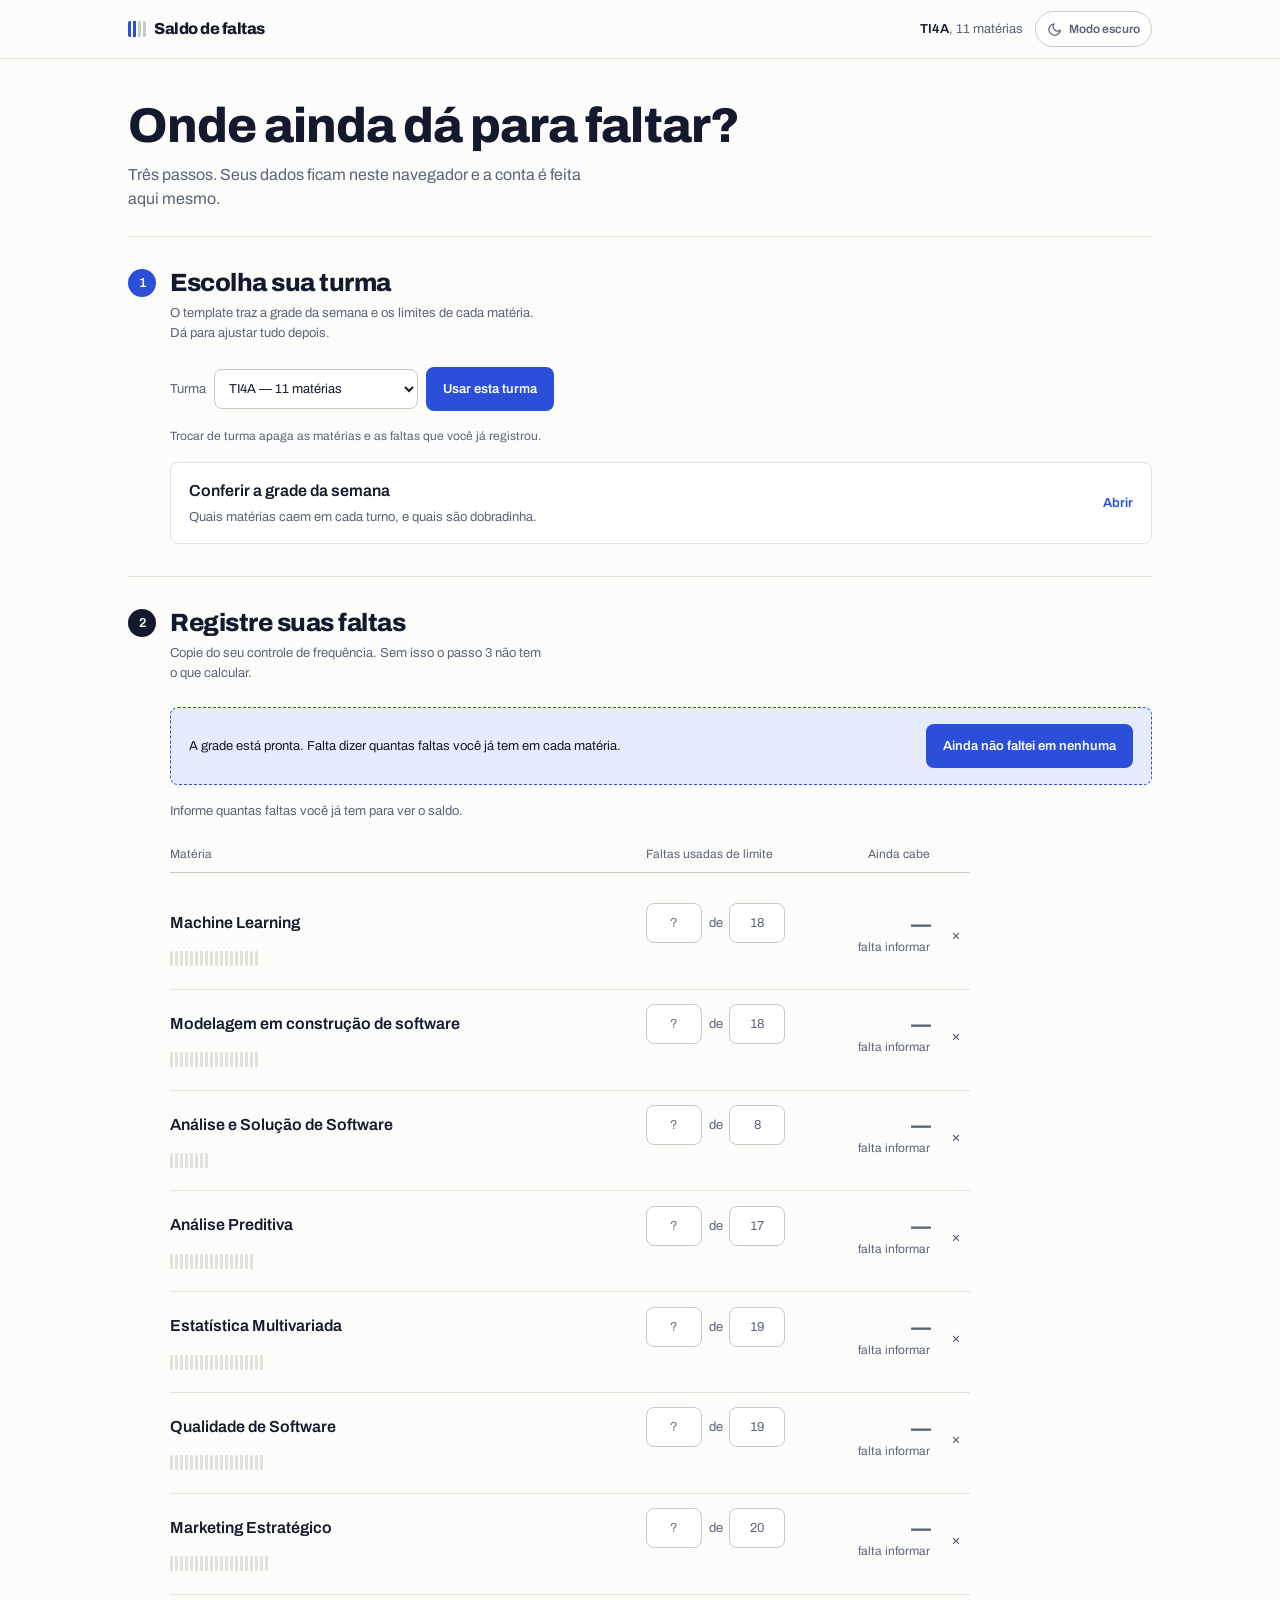
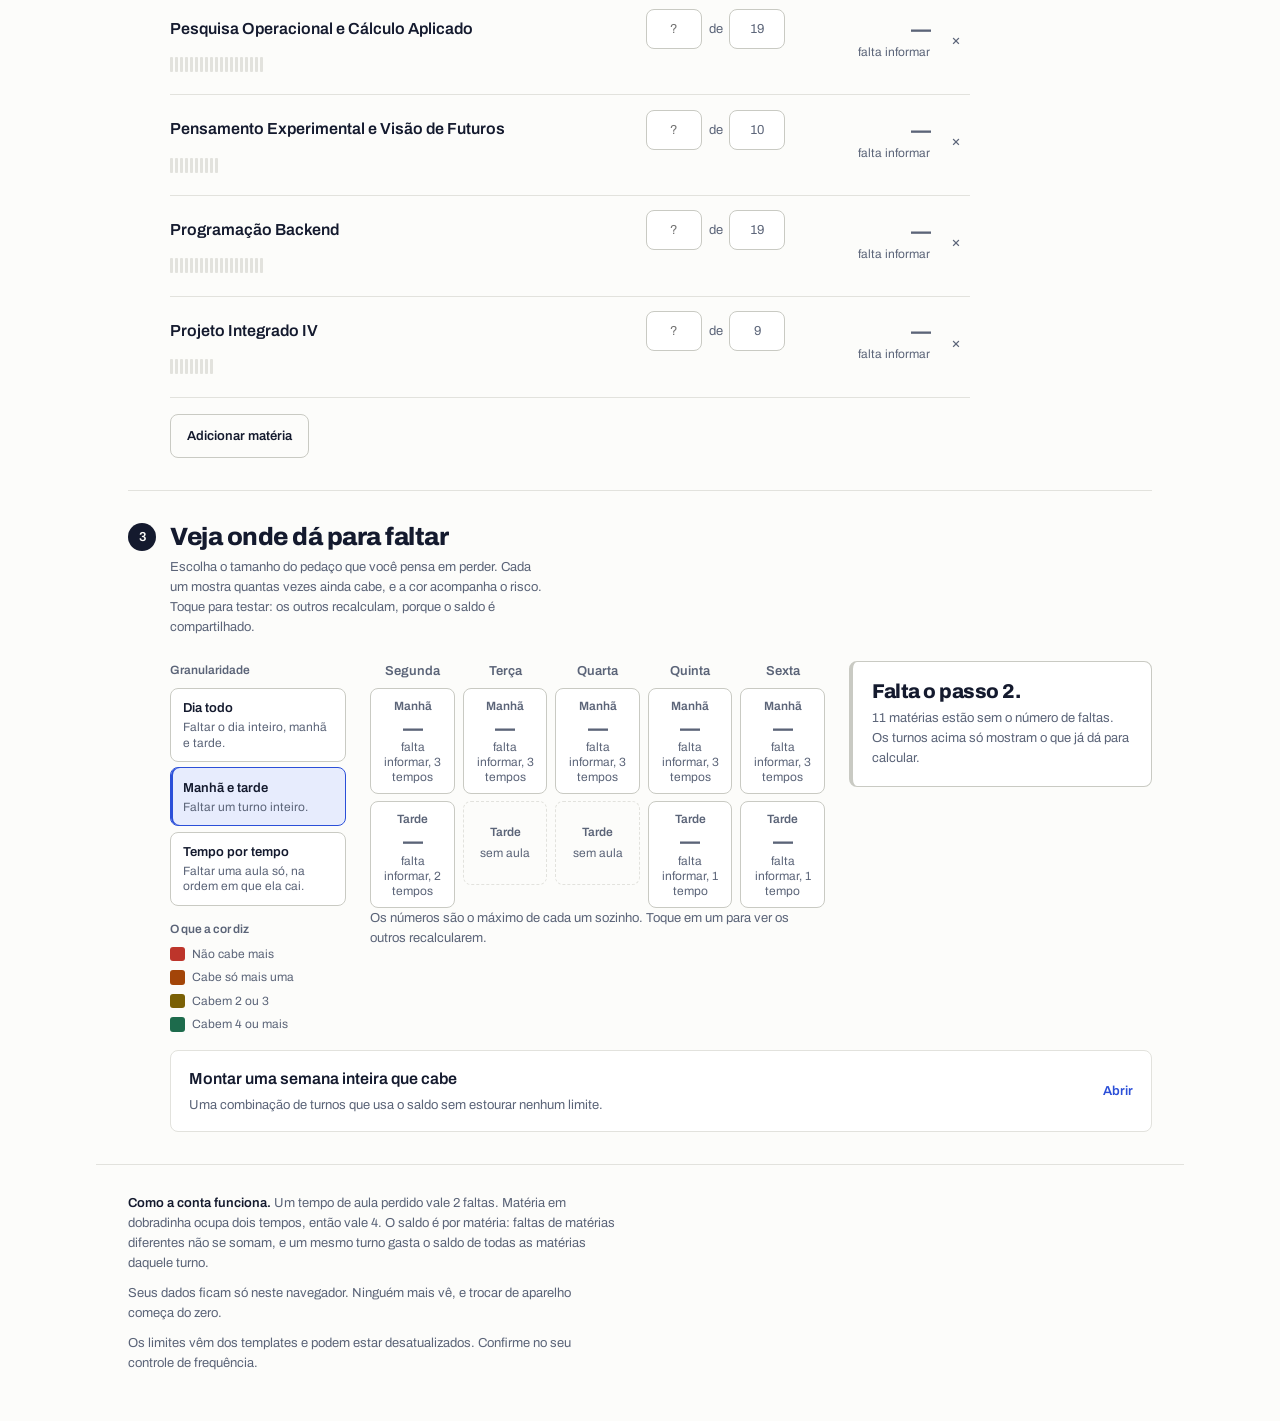
==== commit 4f5a9ecb: "modo claro" ====
--- a/index.html
+++ b/index.html
@@ -7,6 +7,18 @@
   <meta name="description" content="Escolha sua turma, registre suas faltas e veja em quais dias e turnos da semana ainda dá para faltar.">
   <title>Saldo de faltas</title>
   <link rel="icon" href="favicon.svg" type="image/svg+xml">
+  <script>
+    // Roda antes do CSS pintar: sem isto, quem usa tema escuro leva um flash
+    // branco a cada carregamento.
+    (function () {
+      var tema = 'claro';
+      try {
+        tema = localStorage.getItem('saldo.tema')
+          || (matchMedia('(prefers-color-scheme: dark)').matches ? 'escuro' : 'claro');
+      } catch (e) { /* navegador sem storage: segue no claro */ }
+      document.documentElement.dataset.tema = tema === 'escuro' ? 'escuro' : 'claro';
+    })();
+  </script>
   <link rel="stylesheet" href="style.css">
   <script src="script.js" defer></script>
 </head>
@@ -19,7 +31,10 @@
         <span class="marca-selo" aria-hidden="true"></span>
         Saldo de faltas
       </a>
-      <p class="topo-estado" id="topoEstado"></p>
+      <div class="topo-direita">
+        <p class="topo-estado" id="topoEstado"></p>
+        <button class="btn-tema" id="tema" type="button"></button>
+      </div>
     </div>
   </header>
 
--- a/style.css
+++ b/style.css
@@ -9,7 +9,7 @@
 
 /* --- Tokens --------------------------------------------------------------- */
 :root {
-  color-scheme: light dark;
+  color-scheme: light;
 
   /* Cor */
   --papel:          #fcfcfa;
@@ -53,29 +53,32 @@
   --r-medio: 8px;
 }
 
-@media (prefers-color-scheme: dark) {
-  :root {
-    --papel:          #12141a;
-    --papel-fundo:    #0c0e13;
-    --superficie:     #1a1e27;
-    --tinta:          #e9eaee;
-    --tinta-fraca:    #9ba2b2;
-    --linha:          #2b303b;
-    --linha-forte:    #3c4354;
-
-    --caneta:         #87a2ff;
-    --caneta-fundo:   #1d2640;
-    --vermelho:       #ff897e;
-    --vermelho-fundo: #33201e;
-    --ambar:          #e5b15c;
-    --ambar-fundo:    #2e2614;
-    --verde:          #63c79c;
-
-    --risco-0: #ff897e;  --risco-0-fundo: #33201e;
-    --risco-1: #f5a65f;  --risco-1-fundo: #31220f;
-    --risco-2: #d9c25c;  --risco-2-fundo: #2b2712;
-    --risco-3: #63c79c;  --risco-3-fundo: #15291f;
-  }
+/* O tema vem do atributo data-tema, escrito pelo script do <head> antes da
+   primeira pintura. O sistema continua sendo o padrão: ele só decide enquanto
+   a pessoa não tiver escolhido. */
+:root[data-tema="escuro"] {
+  color-scheme: dark;
+
+  --papel:          #12141a;
+  --papel-fundo:    #0c0e13;
+  --superficie:     #1a1e27;
+  --tinta:          #e9eaee;
+  --tinta-fraca:    #9ba2b2;
+  --linha:          #2b303b;
+  --linha-forte:    #3c4354;
+
+  --caneta:         #87a2ff;
+  --caneta-fundo:   #1d2640;
+  --vermelho:       #ff897e;
+  --vermelho-fundo: #33201e;
+  --ambar:          #e5b15c;
+  --ambar-fundo:    #2e2614;
+  --verde:          #63c79c;
+
+  --risco-0: #ff897e;  --risco-0-fundo: #33201e;
+  --risco-1: #f5a65f;  --risco-1-fundo: #31220f;
+  --risco-2: #d9c25c;  --risco-2-fundo: #2b2712;
+  --risco-3: #63c79c;  --risco-3-fundo: #15291f;
 }
 
 /* --- Base ----------------------------------------------------------------- */
@@ -167,7 +170,26 @@
     linear-gradient(var(--linha-forte) 0 0) 10px 0 / 3px 100% no-repeat,
     linear-gradient(var(--linha-forte) 0 0) 15px 0 / 3px 100% no-repeat;
 }
+.topo-direita { display: flex; align-items: center; gap: 0.75rem; }
 .topo-estado { font-size: var(--t-micro); color: var(--tinta-fraca); text-align: right; }
+
+.btn-tema {
+  display: inline-flex; align-items: center; gap: 0.4rem;
+  min-height: 2.25rem; padding: 0.35rem 0.7rem;
+  border: 1px solid var(--linha-forte); border-radius: 100px;
+  background: var(--superficie);
+  font-size: 0.75rem; font-weight: 600; color: var(--tinta-fraca);
+  white-space: nowrap;
+}
+.btn-tema:hover { border-color: var(--caneta); color: var(--caneta); }
+.btn-tema svg { width: 0.95rem; height: 0.95rem; flex-shrink: 0; }
+@media (max-width: 34rem) {
+  .btn-tema-texto {
+    position: absolute; width: 1px; height: 1px;
+    margin: -1px; overflow: hidden; clip-path: inset(50%);
+  }
+  .btn-tema { padding: 0.35rem 0.55rem; }
+}
 .topo-estado b { color: var(--tinta); font-weight: 600; }
 
 select, input[type="number"], input[type="text"] {
